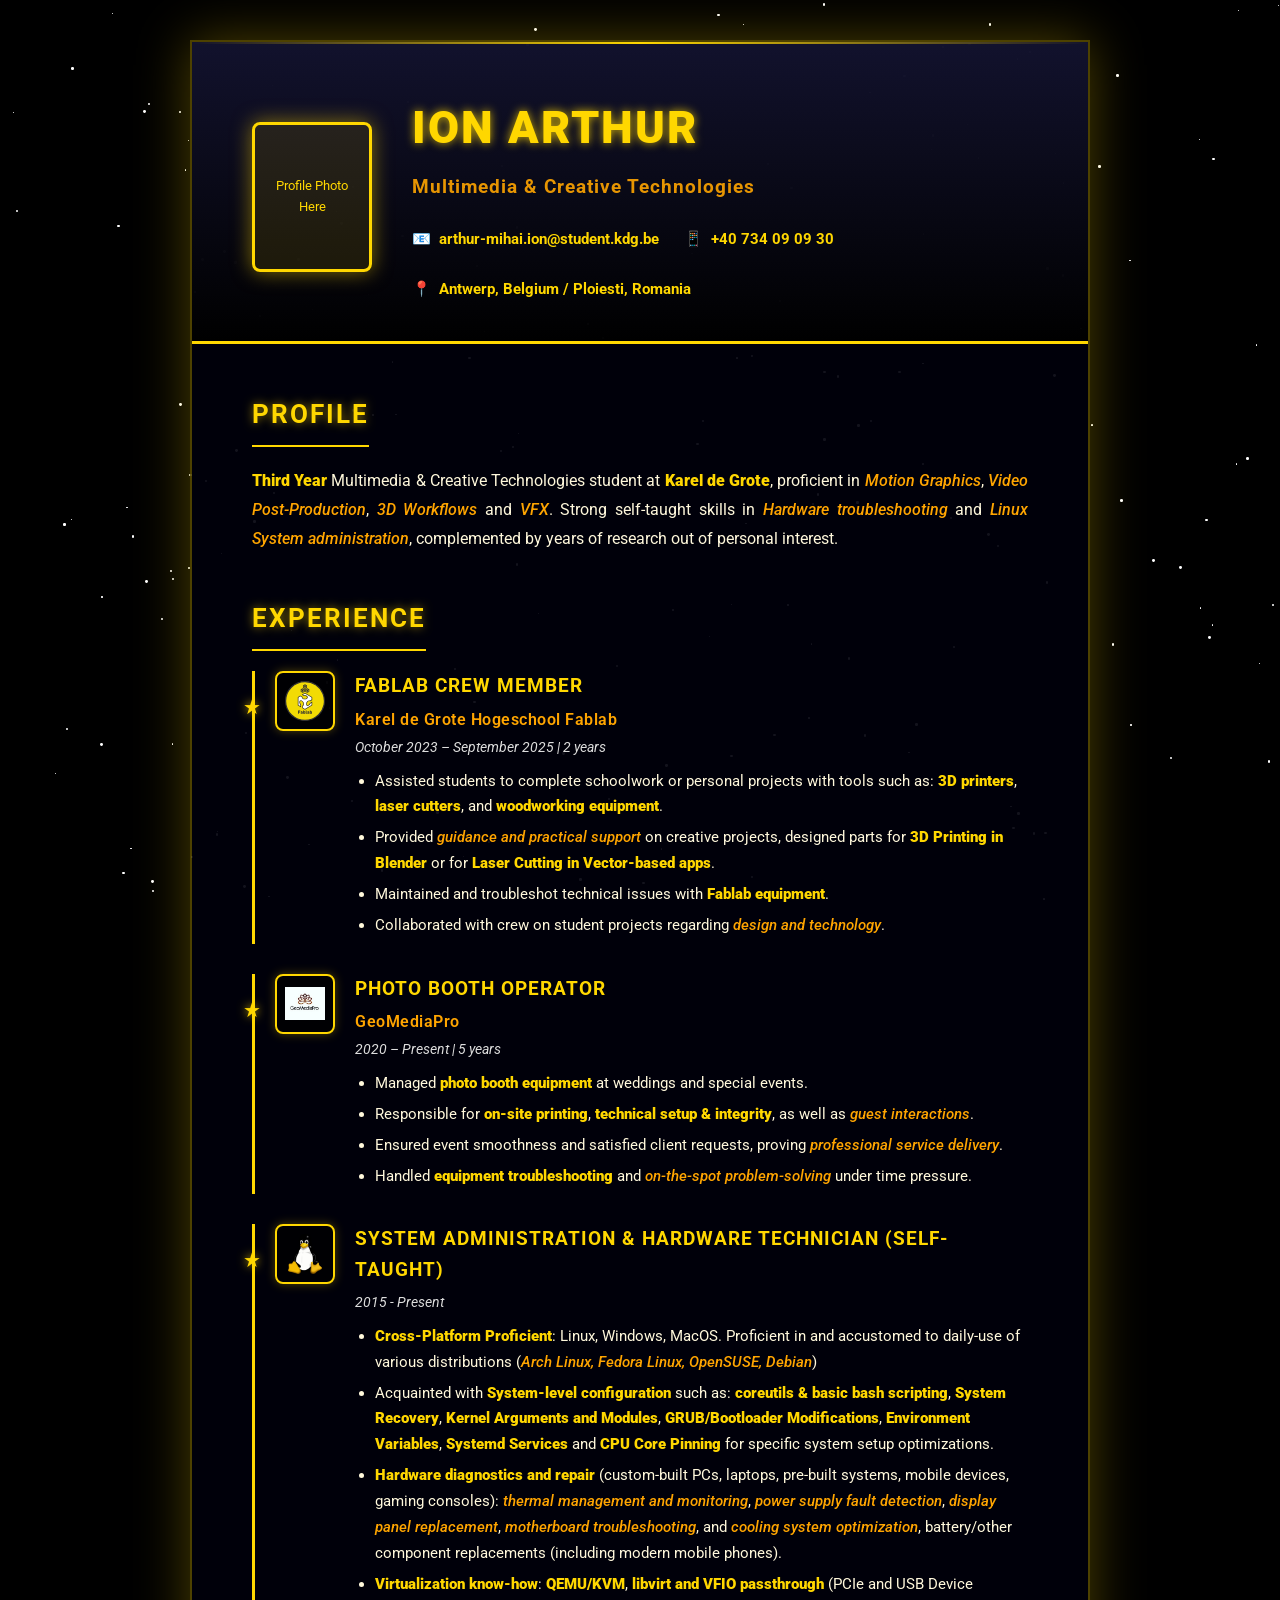
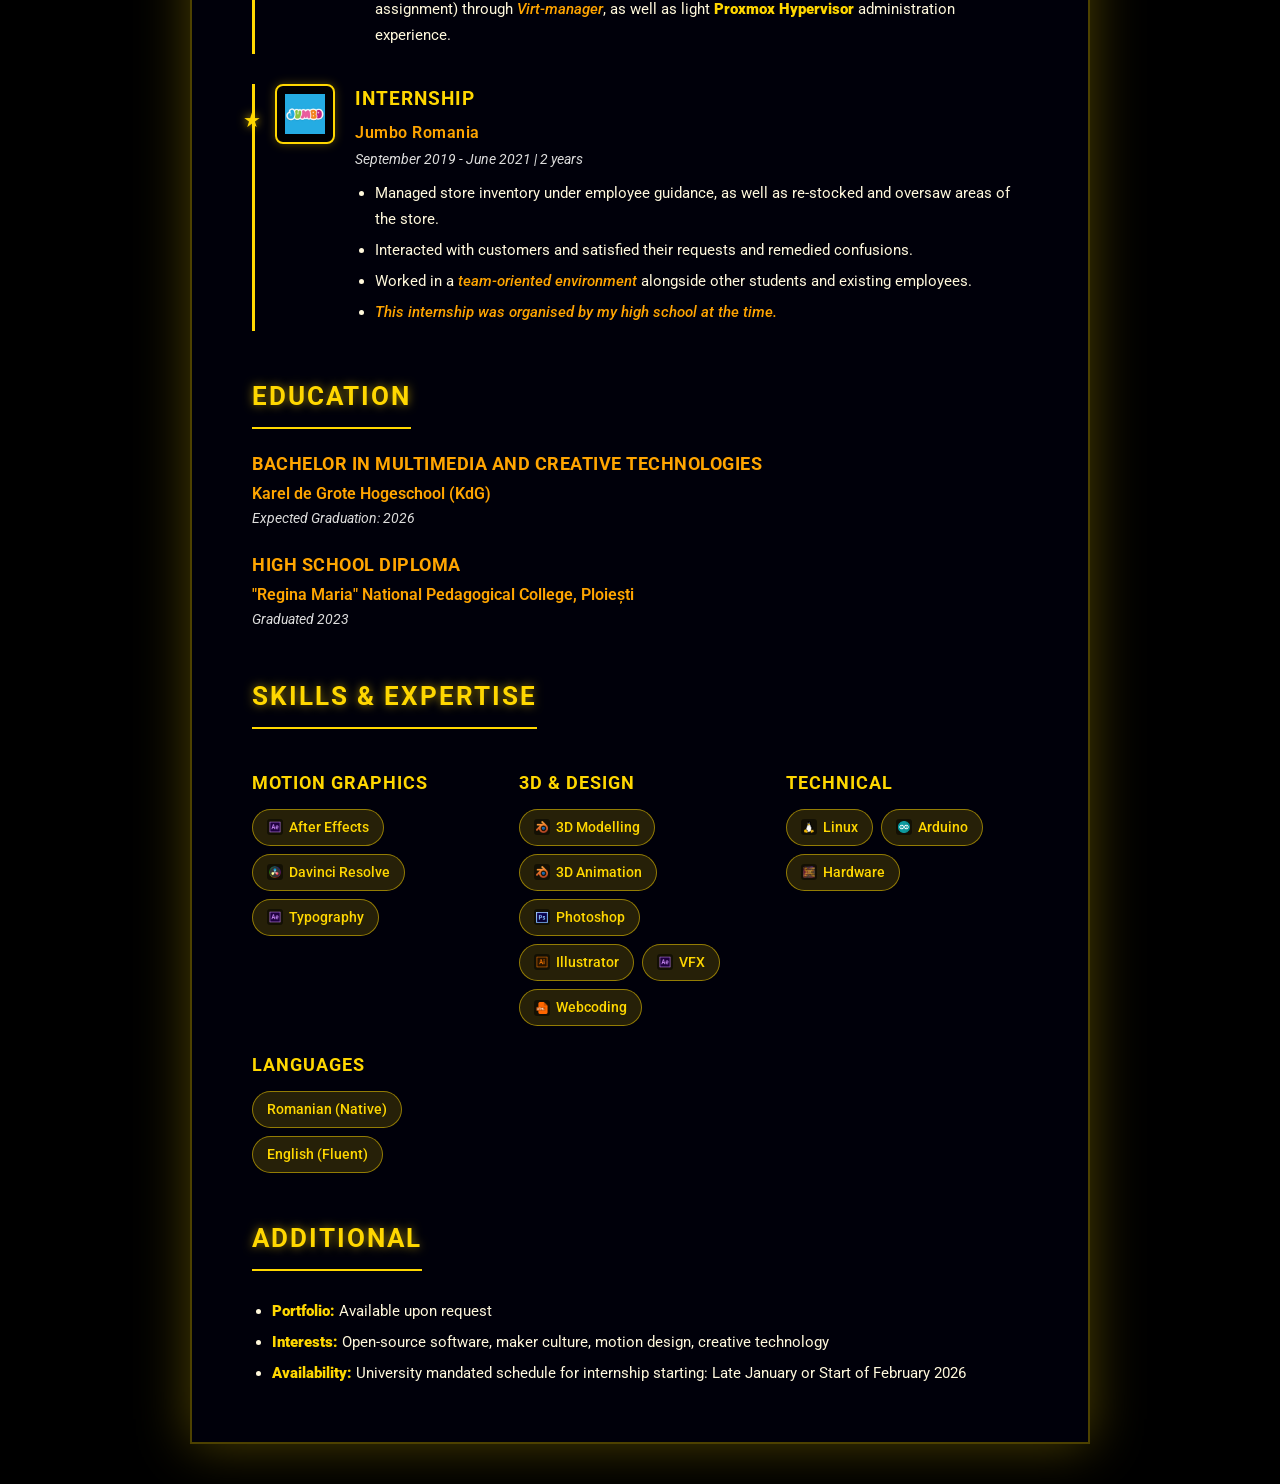
==== index.html @ 824f9b72 "Changed font weights on some styles, added one line." ====
<!DOCTYPE html>
<html lang="en">
<head>
    <meta charset="UTF-8">
    <meta name="viewport" content="width=device-width, initial-scale=1.0">
    <title>Ion Arthur - CV</title>
    
    <!-- Google Fonts -->
    <link rel="preconnect" href="https://fonts.googleapis.com">
    <link rel="preconnect" href="https://fonts.gstatic.com" crossorigin>
    <!-- Roboto for professional look -->
    <link href="https://fonts.googleapis.com/css2?family=Roboto:wght@300;400;500;700;900&display=swap" rel="stylesheet">
    <!-- Star Jedi for Star Wars look (uncomment to use) -->
    <!-- <link href="https://fonts.cdnfonts.com/css/star-jedi" rel="stylesheet"> -->
    
    <style>
        * {
            margin: 0;
            padding: 0;
            box-sizing: border-box;
        }
        
        body {
            font-family: 'Roboto', sans-serif;
            line-height: 1.6;
            color: #FFD700;
            background: #000000;
            padding: 40px 20px;
            position: relative;
            overflow-x: hidden;
        }
        
        /* Starfield background */
        .stars {
            position: fixed;
            top: 0;
            left: 0;
            width: 100%;
            height: 100%;
            pointer-events: none;
            z-index: 0;
        }
        
        .star {
            position: absolute;
            width: 2px;
            height: 2px;
            background: white;
            border-radius: 50%;
            animation: twinkle 3s infinite;
        }
        
        @keyframes twinkle {
            0%, 100% { opacity: 0.3; }
            50% { opacity: 1; }
        }
        
        .container {
            max-width: 900px;
            margin: 0 auto;
            background: rgba(0, 0, 0, 0.85);
            box-shadow: 0 0 50px rgba(255, 215, 0, 0.3);
            border: 2px solid rgba(255, 215, 0, 0.3);
            position: relative;
            z-index: 1;
        }
        
        .header {
            background: linear-gradient(180deg, rgba(20, 20, 50, 0.9) 0%, rgba(0, 0, 0, 0.9) 100%);
            color: #FFD700;
            padding: 50px 60px 40px;
            position: relative;
            border-bottom: 3px solid #FFD700;
            display: flex;
            align-items: center;
            gap: 40px;
        }
        
        .header::before {
            content: '';
            position: absolute;
            top: 0;
            left: 0;
            right: 0;
            height: 2px;
            background: linear-gradient(90deg, transparent, #FFD700, transparent);
        }
        
        .profile-photo {
            width: 120px;
            height: 150px;
            border-radius: 8px;
            object-fit: cover;
            border: 3px solid #FFD700;
            box-shadow: 0 0 20px rgba(255, 215, 0, 0.5);
            flex-shrink: 0;
            background: rgba(255, 215, 0, 0.1);
            display: flex;
            align-items: center;
            justify-content: center;
            font-size: 0.8em;
            text-align: center;
            color: #FFD700;
        }
        
        .header-content {
            flex: 1;
        }
        
        h1 {
            /* Use 'Star Jedi', cursive for Star Wars font */
            font-family: 'Roboto', sans-serif;
            font-size: 2.8em;
            font-weight: 900;
            margin-bottom: 8px;
            letter-spacing: 2px;
            text-transform: uppercase;
            text-shadow: 0 0 10px rgba(255, 215, 0, 0.8);
        }
        
        .tagline {
            font-family: 'Roboto', sans-serif;
            font-size: 1.2em;
            opacity: 0.9;
            font-weight: 700;
            margin-bottom: 25px;
            color: #FFA500;
            letter-spacing: 1px;
        }
        
        .contact-info {
            display: flex;
            flex-wrap: wrap;
            gap: 25px;
            font-size: 0.95em;
            margin-top: 20px;
        }
        
        .contact-item {
            display: flex;
            align-items: center;
            gap: 8px;
            color: #FFD700;
            font-weight: 700;
        }
        
        .content {
            padding: 50px 60px;
            background: rgba(0, 0, 20, 0.5);
        }
        
        .section {
            margin-bottom: 45px;
        }
        
        .section:last-child {
            margin-bottom: 0;
        }
        
        .section-title {
            /* Use 'Star Jedi', cursive for Star Wars font */
            font-family: 'Roboto', sans-serif;
            font-size: 1.6em;
            color: #FFD700;
            margin-bottom: 20px;
            padding-bottom: 10px;
            border-bottom: 2px solid #FFD700;
            display: inline-block;
            font-weight: 700;
            text-transform: uppercase;
            letter-spacing: 2px;
            text-shadow: 0 0 10px rgba(255, 215, 0, 0.6);
        }
        
        .profile-text {
            color: #FFF8DC;
            line-height: 1.8;
            font-size: 1em;
            text-align: justify;
        }

        .profile-text strong {
            color: #FFD700;
            font-weight: 900 !important;
        }

        .profile-text em {
            color: #FFA500;
            font-style: italic;
            font-weight: 500;
        }
        
        .experience-item {
            margin-bottom: 30px;
            padding-left: 20px;
            border-left: 3px solid #FFD700;
            position: relative;
            display: flex;
            gap: 20px;
            align-items: flex-start;
        }
        
        .company-logo {
            width: 60px;
            height: 60px;
            flex-shrink: 0;
            border-radius: 8px;
            object-fit: contain;
            background: rgba(0, 0, 0, 0.7);
            border: 2px solid #FFD700;
            padding: 8px;
            box-shadow: 0 0 10px rgba(255, 215, 0, 0.3);
        }
        
        .experience-content {
            flex: 1;
        }
        
        .experience-item::before {
            content: '★';
            position: absolute;
            left: -12px;
            top: 20px;
            font-size: 20px;
            color: #FFD700;
            text-shadow: 0 0 10px rgba(255, 215, 0, 0.8);
        }
        
        .experience-item:last-child {
            margin-bottom: 0;
        }
        
        .job-title {
            font-size: 1.2em;
            font-weight: 700;
            color: #FFD700;
            margin-bottom: 5px;
            text-transform: uppercase;
            letter-spacing: 1px;
        }
        
        .company {
            color: #FFA500;
            font-weight: 600;
            margin-bottom: 3px;
            letter-spacing: 0.5px;
        }

        .company a {
            color: #FFA500;
            text-decoration: none;
            transition: color 0.3s ease;
        }

        .company a:hover {
            color: #FFD700;
            text-decoration: underline;
        }
        
        .date {
            color: #DDD;
            font-size: 0.9em;
            margin-bottom: 10px;
            font-style: italic;
        }
        
        .description {
            color: #FFF8DC;
            line-height: 1.7;
            font-size: 0.95em;
        }

        .description strong {
            color: #FFD700;
            font-weight: 900 !important;
        }

        .description em {
            color: #FFA500;
            font-style: italic;
            font-weight: 500;
        }
        
        .description ul {
            margin-top: 8px;
            padding-left: 20px;
        }
        
        .description li {
            margin-bottom: 5px;
        }
        
        .skills-grid {
            display: grid;
            grid-template-columns: repeat(auto-fit, minmax(200px, 1fr));
            gap: 25px;
            margin-top: 20px;
        }
        
        .skill-category h3 {
            color: #FFD700;
            font-size: 1.1em;
            margin-bottom: 12px;
            font-weight: 700;
            text-transform: uppercase;
            letter-spacing: 1px;
        }
        
        .skill-list {
            display: flex;
            flex-wrap: wrap;
            gap: 8px;
        }
        
        .skill-tag {
            background: rgba(255, 215, 0, 0.15);
            color: #FFD700;
            padding: 6px 14px;
            border-radius: 20px;
            font-size: 0.9em;
            border: 1px solid rgba(255, 215, 0, 0.5);
            font-weight: 500;
            display: flex;
            align-items: center;
            gap: 6px;
            transition: all 0.3s ease;
        }
        
        .skill-tag:hover {
            background: rgba(255, 215, 0, 0.25);
            box-shadow: 0 0 10px rgba(255, 215, 0, 0.4);
        }
        
        .skill-icon {
            width: 16px;
            height: 16px;
            object-fit: contain;
            background: rgba(0, 0, 0, 0.5);
            border-radius: 3px;
            padding: 2px;
        }
        
        .skill-icon[src=""],
        .skill-icon:not([src]) {
            display: inline-block;
            background: rgba(255, 215, 0, 0.2);
        }
        
        .education-item {
            margin-bottom: 20px;
        }
        
        .degree {
            font-size: 1.15em;
            font-weight: 700;
            color: #FFD700;
            text-transform: uppercase;
            letter-spacing: 0.5px;
        }

        .degree a {
            color: #FFA500;
            text-decoration: none;
            transition: color 0.3s ease;
        }

        .degree a:hover {
            color: #FFD700;
            text-decoration: underline;
        }

        
        .institution {
            color: #FFA500;
            font-weight: 600;
            margin-top: 3px;
        }
        
        @media print {
            body {
                background: black;
                padding: 0;
            }
            
            .stars {
                display: none;
            }
            
            .container {
                box-shadow: none;
                max-width: 100%;
            }
            
            .header {
                padding: 30px 40px 25px;
            }
            
            .content {
                padding: 30px 40px;
            }
            
            .section {
                margin-bottom: 30px;
            }
        }
        
        @media (max-width: 768px) {
            .header, .content {
                padding: 30px 30px;
            }
            
            .header {
                flex-direction: column;
                text-align: center;
            }
            
            .profile-photo {
                width: 120px;
                height: 150px;
            }
            
            h1 {
                font-size: 2em;
            }
            
            .contact-info {
                flex-direction: column;
                gap: 12px;
            }
        }
    </style>
</head>
<body>
    <!-- Starfield -->
    <div class="stars" id="starfield"></div>
    
    <script>
        // Generate random stars
        const starfield = document.getElementById('starfield');
        const numStars = 200;
        
        for (let i = 0; i < numStars; i++) {
            const star = document.createElement('div');
            star.className = 'star';
            star.style.left = Math.random() * 100 + '%';
            star.style.top = Math.random() * 100 + '%';
            star.style.animationDelay = Math.random() * 3 + 's';
            star.style.animationDuration = (Math.random() * 3 + 2) + 's';
            
            // Vary star sizes
            const size = Math.random() * 2 + 1;
            star.style.width = size + 'px';
            star.style.height = size + 'px';
            
            starfield.appendChild(star);
        }
    </script>
    
    <div class="container">
        <div class="header">
            <!-- Replace 'your-photo.jpg' with your actual photo URL -->
            <img src="your-photo.jpg" alt="Your Name" class="profile-photo" 
                 onerror="this.style.display='none'; this.nextElementSibling.style.display='flex'">
            <div class="profile-photo" style="display: none;">
                Profile Photo<br>Here
            </div>
            
            <div class="header-content">
                <h1>Ion Arthur</h1>
                <div class="tagline">Multimedia & Creative Technologies</div>
                <div class="contact-info">
                    <div class="contact-item">
                        <span>📧</span>
                        <span>arthur-mihai.ion@student.kdg.be</span>
                    </div>
                    <div class="contact-item">
                        <span>📱</span>
                        <span>+40 734 09 09 30</span>
                    </div>
                    <div class="contact-item">
                        <span>📍</span>
                        <span>Antwerp, Belgium / Ploiesti, Romania</span>
                    </div>
                </div>
            </div>
        </div>
        
        <div class="content">
            <div class="section">
                <h2 class="section-title">Profile</h2>
                <p class="profile-text">
          <strong>Third Year</strong> Multimedia & Creative Technologies student at <strong>Karel de Grote</strong>, proficient in <em>Motion Graphics</em>, <em>Video Post-Production</em>, <em>3D Workflows</em> and <em>VFX</em>. Strong self-taught skills in <em>Hardware troubleshooting</em> and <em>Linux System administration</em>, complemented by years of research out of personal interest.
                </p>
            </div>
            
            <div class="section">
                <h2 class="section-title">Experience</h2>
                
                <div class="experience-item">
                    <img src="assets/icons/fablab_logo.svg" alt="KdG Fablab" class="company-logo"
                         onerror="this.style.opacity='0.3'; this.alt='🏢'">
                    <div class="experience-content">
                        <div class="job-title">Fablab Crew Member</div>
                        <div class="company"><a href="https://fablabkdg.be/">Karel de Grote Hogeschool Fablab</a></div>
                        <div class="date">October 2023 – September 2025 | 2 years</div>
                        <div class="description">
                            <ul>
                                <li>Assisted students to complete schoolwork or personal projects with tools such as: <strong>3D printers</strong>, <strong>laser cutters</strong>, and <strong>woodworking equipment</strong>.</li>
                                <li>Provided <em>guidance and practical support</em> on creative projects, designed parts for <strong>3D Printing in Blender</strong> or for <strong>Laser Cutting in Vector-based apps</strong>.</li>
                                <li>Maintained and troubleshot technical issues with <strong>Fablab equipment</strong>.</li>
                                <li>Collaborated with crew on student projects regarding <em>design and technology</em>.</li>
                            </ul>
                        </div>
                    </div>
                </div>
                
                <div class="experience-item">
                    <img src="assets/icons/geomediapro.jpg" alt="Event Company" class="company-logo"
                         onerror="this.style.opacity='0.3'; this.alt='📸'">
                    <div class="experience-content">
                        <div class="job-title">Photo Booth Operator</div>
                        <div class="company"><a href="https://www.youtube.com/@geosmediaploiesti">GeoMediaPro</a></div>
                        <div class="date">2020 – Present | 5 years</div>
                        <div class="description">
                            <ul>
                                <li>Managed <strong>photo booth equipment</strong> at weddings and special events.</li>
                                <li>Responsible for <strong>on-site printing</strong>, <strong>technical setup & integrity</strong>, as well as <em>guest interactions</em>.</li>
                                <li>Ensured event smoothness and satisfied client requests, proving <em>professional service delivery</em>.</li>
                                <li>Handled <strong>equipment troubleshooting</strong> and <em>on-the-spot problem-solving</em> under time pressure.</li>
                            </ul>
                        </div>
                    </div>
                </div>
                
                <div class="experience-item">
                    <img src="assets/icons/linux.png" alt="Company" class="company-logo"
                         onerror="this.style.opacity='0.3'; this.alt='💼'">
                    <div class="experience-content">
                        <div class="job-title">System Administration & Hardware Technician (Self-Taught)</div>
                        <div class="date">2015 - Present</div>
                        <div class="description">
                            <ul>
                                <li><strong>Cross-Platform Proficient</strong>: Linux, Windows, MacOS. Proficient in and accustomed to daily-use of various distributions (<em>Arch Linux, Fedora Linux, OpenSUSE, Debian</em>)</li>
                                <li>Acquainted with <strong>System-level configuration</strong> such as: <strong>coreutils & basic bash scripting</strong>, <strong>System Recovery</strong>, <strong>Kernel Arguments and Modules</strong>, <strong>GRUB/Bootloader Modifications</strong>, <strong>Environment Variables</strong>, <strong>Systemd Services</strong> and <strong>CPU Core Pinning</strong> for specific system setup optimizations.</li>
                                <li><strong>Hardware diagnostics and repair</strong> (custom-built PCs, laptops, pre-built systems, mobile devices, gaming consoles): <em>thermal management and monitoring</em>, <em>power supply fault detection</em>, <em>display panel replacement</em>, <em>motherboard troubleshooting</em>, and <em>cooling system optimization</em>, battery/other component replacements (including modern mobile phones).</li>
                                <li><strong>Virtualization know-how</strong>: <strong>QEMU/KVM</strong>, <strong>libvirt and VFIO passthrough</strong> (PCIe and USB Device assignment) through <em>Virt-manager</em>, as well as light <strong>Proxmox Hypervisor</strong> administration experience.</li>
                            </ul>
                        </div>
                    </div>
                </div>

                <div class="experience-item">
                    <img src="assets/icons/jumbo.jpeg" alt="Company" class="company-logo"
                         onerror="this.style.opacity='0.3'; this.alt='💼'">
                    <div class="experience-content">
                        <div class="job-title">Internship</div>
                        <div class="company"><a href="https://www.e-jumbo.ro/ro/">Jumbo Romania</a></div>
                        <div class="date">September 2019 - June 2021 | 2 years</div>
                        <div class="description">
                            <ul>
                                <li>Managed store inventory under employee guidance, as well as re-stocked and oversaw areas of the store.</li>
                                <li>Interacted with customers and satisfied their requests and remedied confusions.</li>
                                <li>Worked in a <em>team-oriented environment</em> alongside other students and existing employees.</li>
                                <li><em>This internship was organised by my high school at the time.</em></li>
                            </ul>
                        </div>
                    </div>
                </div>
            </div>
            
            <div class="section">
                <h2 class="section-title">Education</h2>
                
                <div class="education-item">
                    <div class="degree"><a href="https://www.kdg.be/en/bachelor-multimedia-creative-technologies">Bachelor in Multimedia and Creative Technologies</a></div>
                    <div class="institution">Karel de Grote Hogeschool (KdG)</div>
                    <div class="date">Expected Graduation: 2026</div>
                </div>
                
                <div class="education-item">
                    <div class="degree"><a href="https://teamevolution.ro/">High School Diploma</a></div>
                    <div class="institution">"Regina Maria" National Pedagogical College, Ploiești</div>
                    <div class="date">Graduated 2023</div>
                </div>
            </div>
            
            <div class="section">
                <h2 class="section-title">Skills & Expertise</h2>
                <div class="skills-grid">
                    <div class="skill-category">
                        <h3>Motion Graphics</h3>
                        <div class="skill-list">
                            <span class="skill-tag">
                                <img src="assets/icons/ae.png" class="skill-icon" alt="AE" title="Add After Effects icon here">
                                After Effects
                            </span>
                            <span class="skill-tag">
                                <img src="assets/icons/davinci.png" class="skill-icon" alt="PR" title="Add Premiere Pro icon here">
                                Davinci Resolve
                            </span>
                            <span class="skill-tag">
                            <img src="assets/icons/ae.png" class="skill-icon" alt="Typography" title="Add Typography icon here">
                            Typography</span>
                        </div>
                    </div>
                    
                    <div class="skill-category">
                        <h3>3D & Design</h3>
                        <div class="skill-list">
                            <span class="skill-tag">
                                <img src="assets/icons/blender.png" class="skill-icon" alt="Blender" title="Add Blender icon here">
                                3D Modelling
                            </span>
                            <span class="skill-tag">
                                <img src="assets/icons/blender.png" class="skill-icon" alt="Blender" title="Add Blender icon here">
                                3D Animation
                            </span>
                            <span class="skill-tag">
                                <img src="assets/icons/ps.png" class="skill-icon" alt="PS" title="Add Photoshop icon here">
                                Photoshop
                            </span>
                            <span class="skill-tag">
                                <img src="assets/icons/ai.png" class="skill-icon" alt="AI" title="Add Illustrator icon here">
                                Illustrator
                            </span>
                            <span class="skill-tag">
                                <img src="assets/icons/ae.png" class="skill-icon" alt="VFX" title="Add VFX icon here">
                                VFX
                            </span>
                            <span class="skill-tag">
                                <img src="assets/icons/webcoding.png" class="skill-icon" alt="Webcoding" title="Add Webcoding icon here">
                                Webcoding
                            </span>
                        </div>
                    </div>
                    
                    <div class="skill-category">
                        <h3>Technical</h3>
                        <div class="skill-list">
                            <span class="skill-tag">
                                <img src="assets/icons/linux.png" class="skill-icon" alt="Linux" title="Add Linux icon here">
                                Linux
                            </span>
                            <span class="skill-tag">
                                <img src="assets/icons/arduino.png" class="skill-icon" alt="Arduino" title="Add Arduino icon here">
                                Arduino
                            </span>
                            <span class="skill-tag">
                                <img src="assets/icons/cpu.jpeg" class="skill-icon" alt="Hardware" title="Add Hardware icon here">
                                Hardware
                            </span>
                        </div>
                    </div>
                    
                    <div class="skill-category">
                        <h3>Languages</h3>
                        <div class="skill-list">
                            <span class="skill-tag">Romanian (Native)</span>
                            <span class="skill-tag">English (Fluent)</span>
                        </div>
                    </div>
                </div>
            </div>
            
            <div class="section">
                <h2 class="section-title">Additional</h2>
                <div class="description">
                    <ul>
                        <li><strong>Portfolio:</strong> Available upon request</li>
                        <li><strong>Interests:</strong> Open-source software, maker culture, motion design, creative technology</li>
                        <li><strong>Availability:</strong> University mandated schedule for internship starting: Late January or Start of February 2026</li>
                    </ul>
                </div>
            </div>
        </div>
    </div>
</body>
</html>
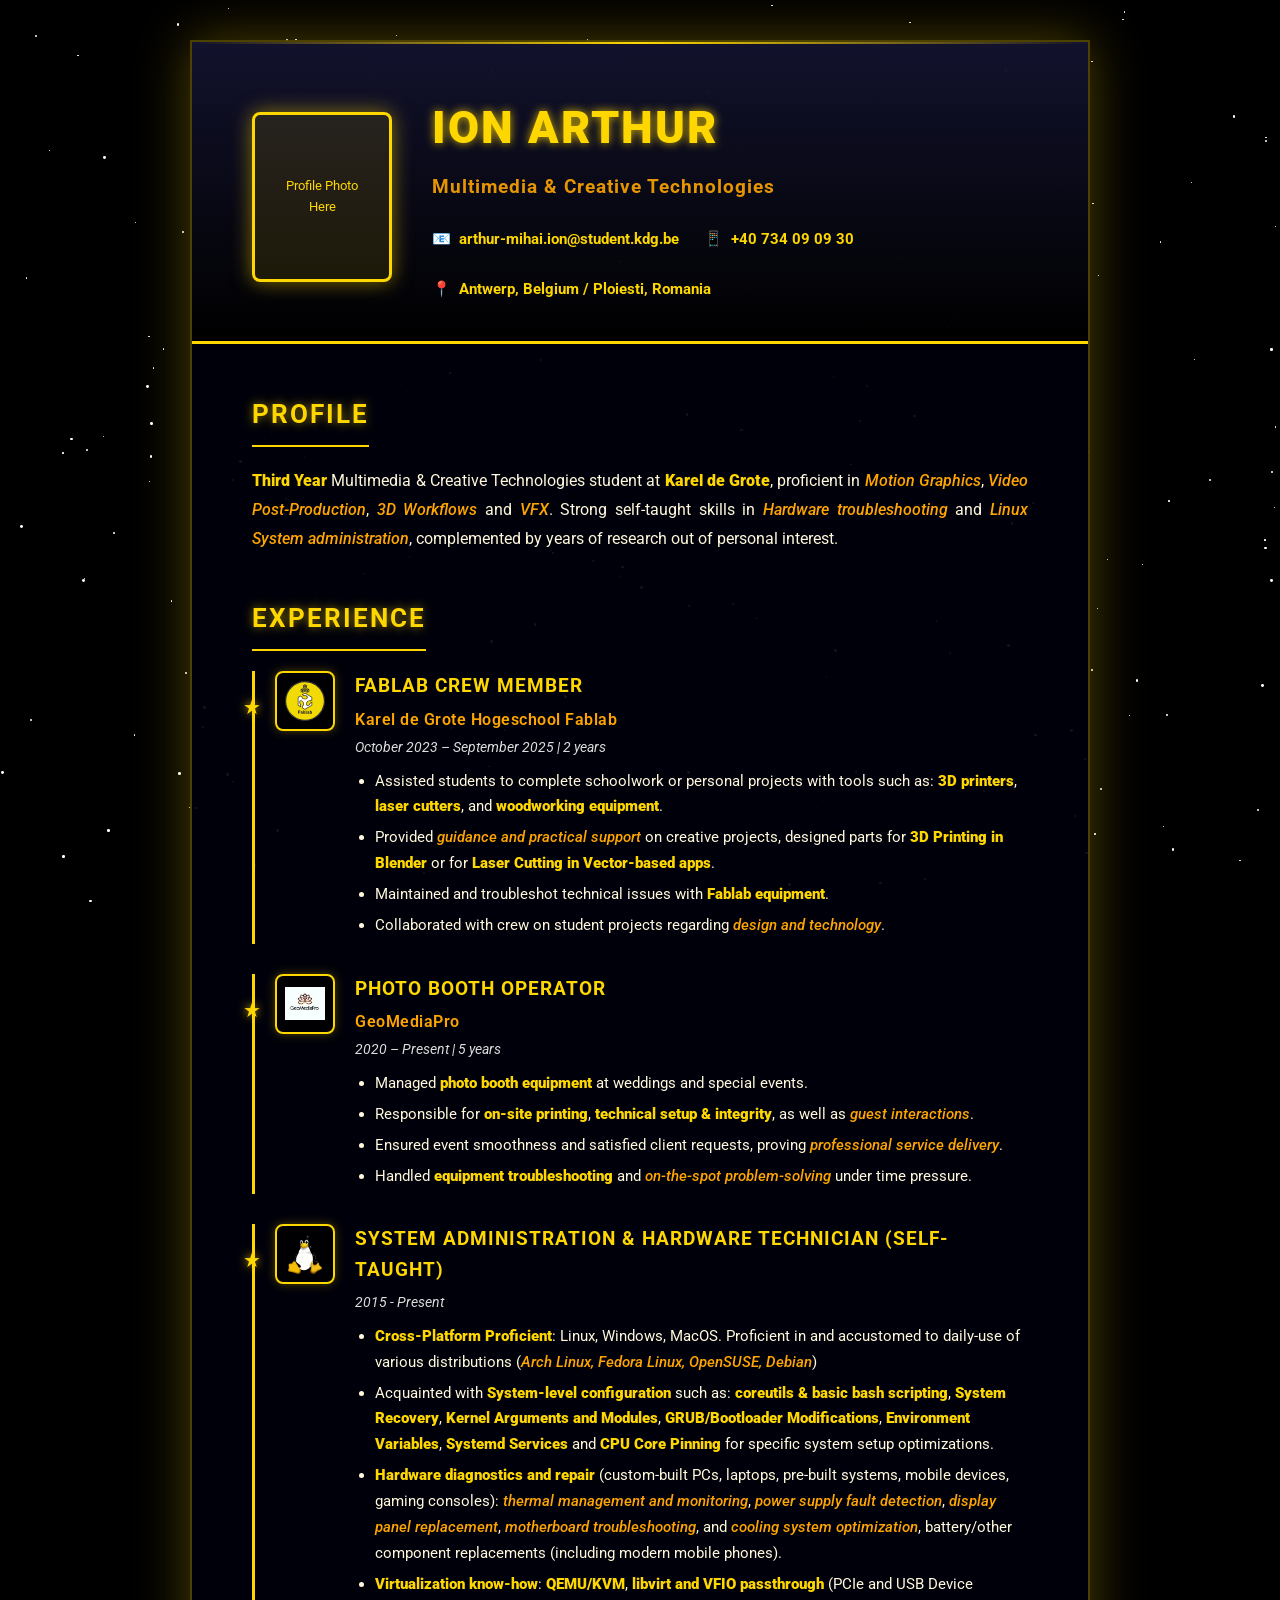
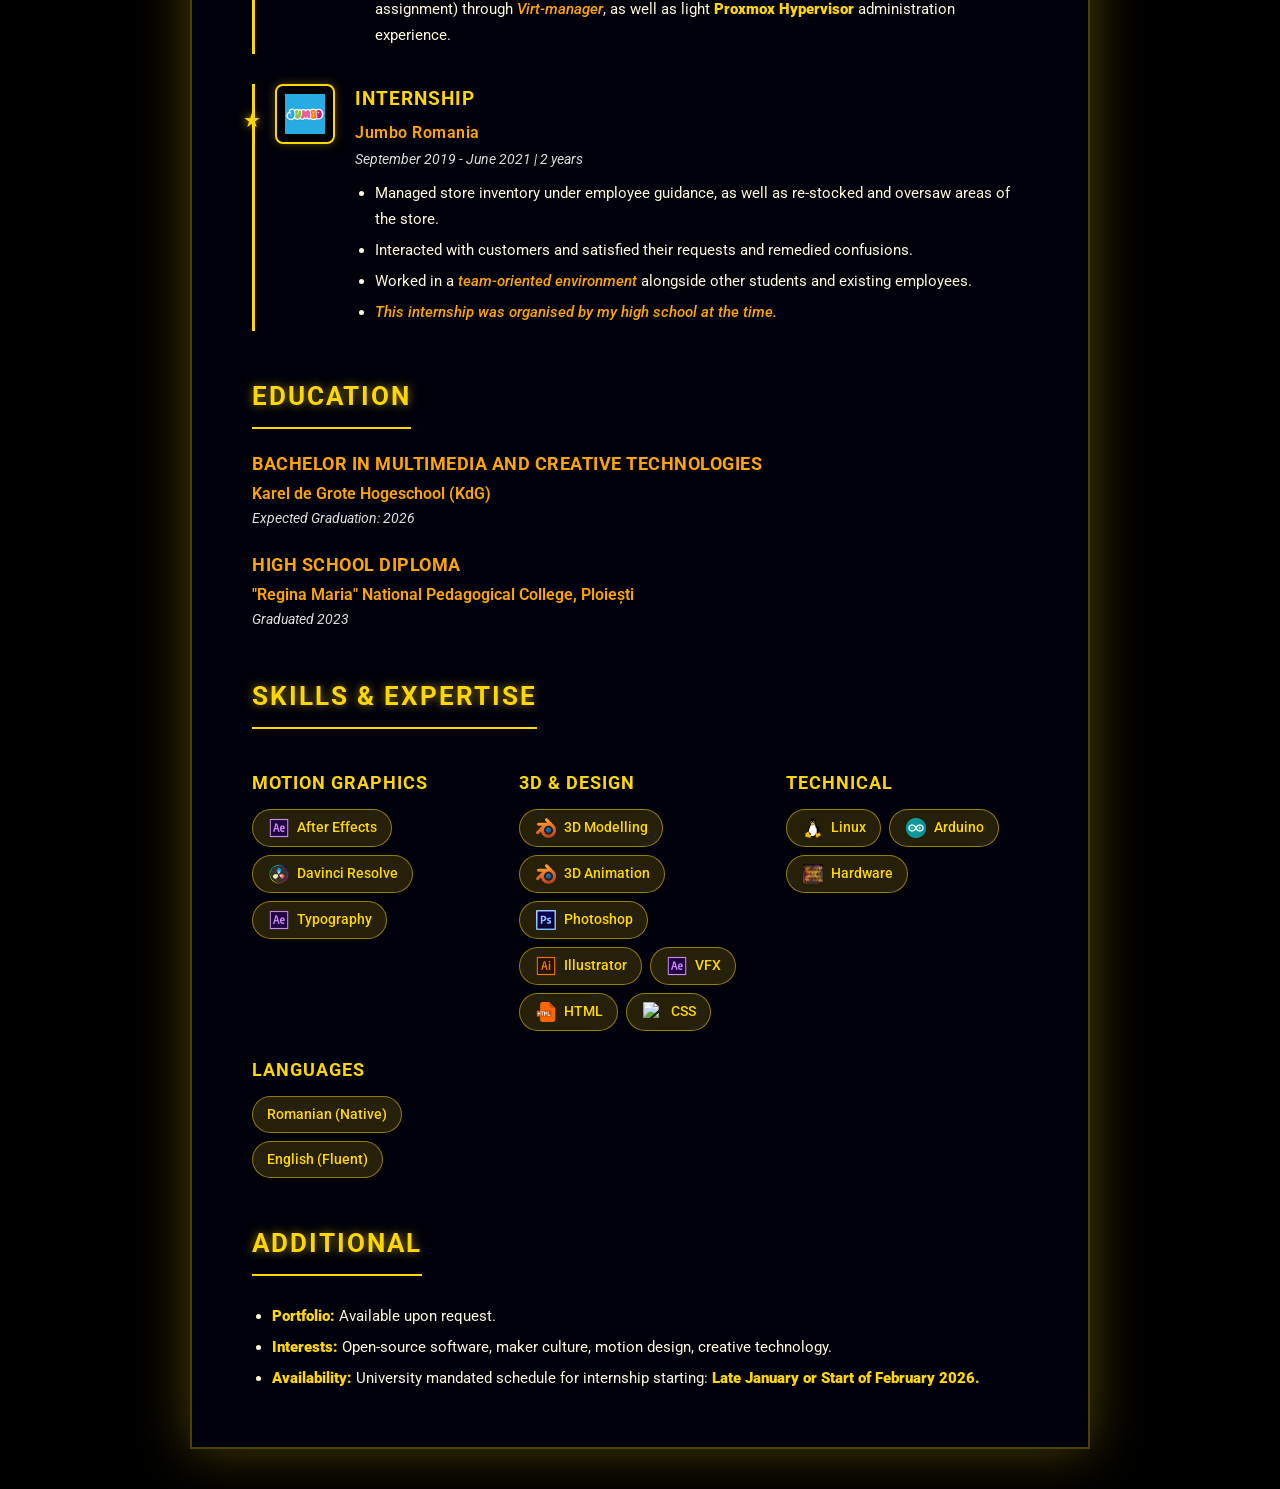
==== commit 1d79b462: "Add files via upload" ====
--- a/index.html
+++ b/index.html
@@ -87,8 +87,8 @@
         }
         
         .profile-photo {
-            width: 120px;
-            height: 150px;
+            width: 140px;
+            height: 170px;
             border-radius: 8px;
             object-fit: cover;
             border: 3px solid #FFD700;
@@ -332,10 +332,9 @@
         }
         
         .skill-icon {
-            width: 16px;
-            height: 16px;
+            width: 24px;
+            height: 24px;
             object-fit: contain;
-            background: rgba(0, 0, 0, 0.5);
             border-radius: 3px;
             padding: 2px;
         }
@@ -628,8 +627,12 @@
                                 VFX
                             </span>
                             <span class="skill-tag">
-                                <img src="assets/icons/webcoding.png" class="skill-icon" alt="Webcoding" title="Add Webcoding icon here">
-                                Webcoding
+                                <img src="assets/icons/webcoding.png" class="skill-icon" alt="HTML" title="Add HTML icon here">
+                                HTML
+                            </span>
+                            <span class="skill-tag">
+                                <img src="assets/icons/css.png" class="skill-icon" alt="CSS" title="Add CSS icon here">
+                                CSS
                             </span>
                         </div>
                     </div>
@@ -666,9 +669,9 @@
                 <h2 class="section-title">Additional</h2>
                 <div class="description">
                     <ul>
-                        <li><strong>Portfolio:</strong> Available upon request</li>
-                        <li><strong>Interests:</strong> Open-source software, maker culture, motion design, creative technology</li>
-                        <li><strong>Availability:</strong> University mandated schedule for internship starting: Late January or Start of February 2026</li>
+                        <li><strong>Portfolio:</strong> Available upon request.</li>
+                        <li><strong>Interests:</strong> Open-source software, maker culture, motion design, creative technology.</li>
+                        <li><strong>Availability:</strong> University mandated schedule for internship starting: <strong>Late January or Start of February 2026.</strong></li>
                     </ul>
                 </div>
             </div>
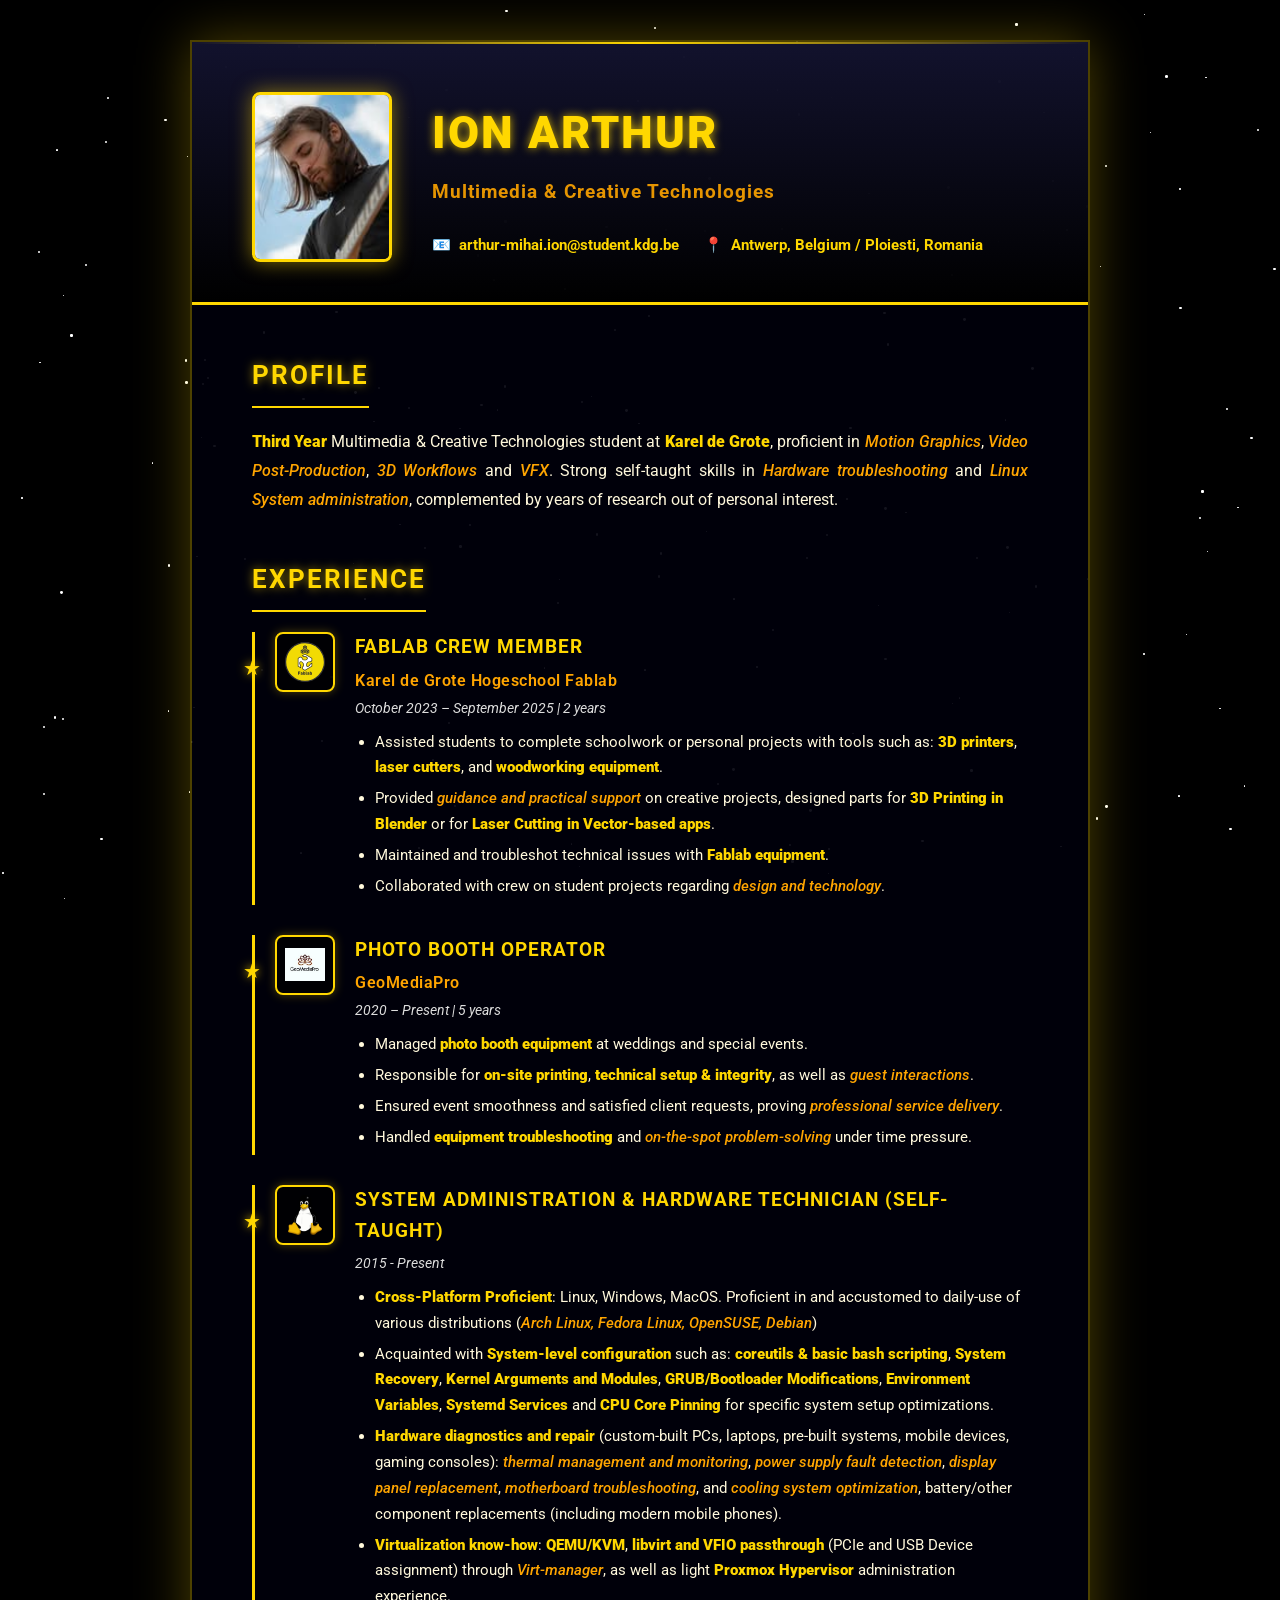
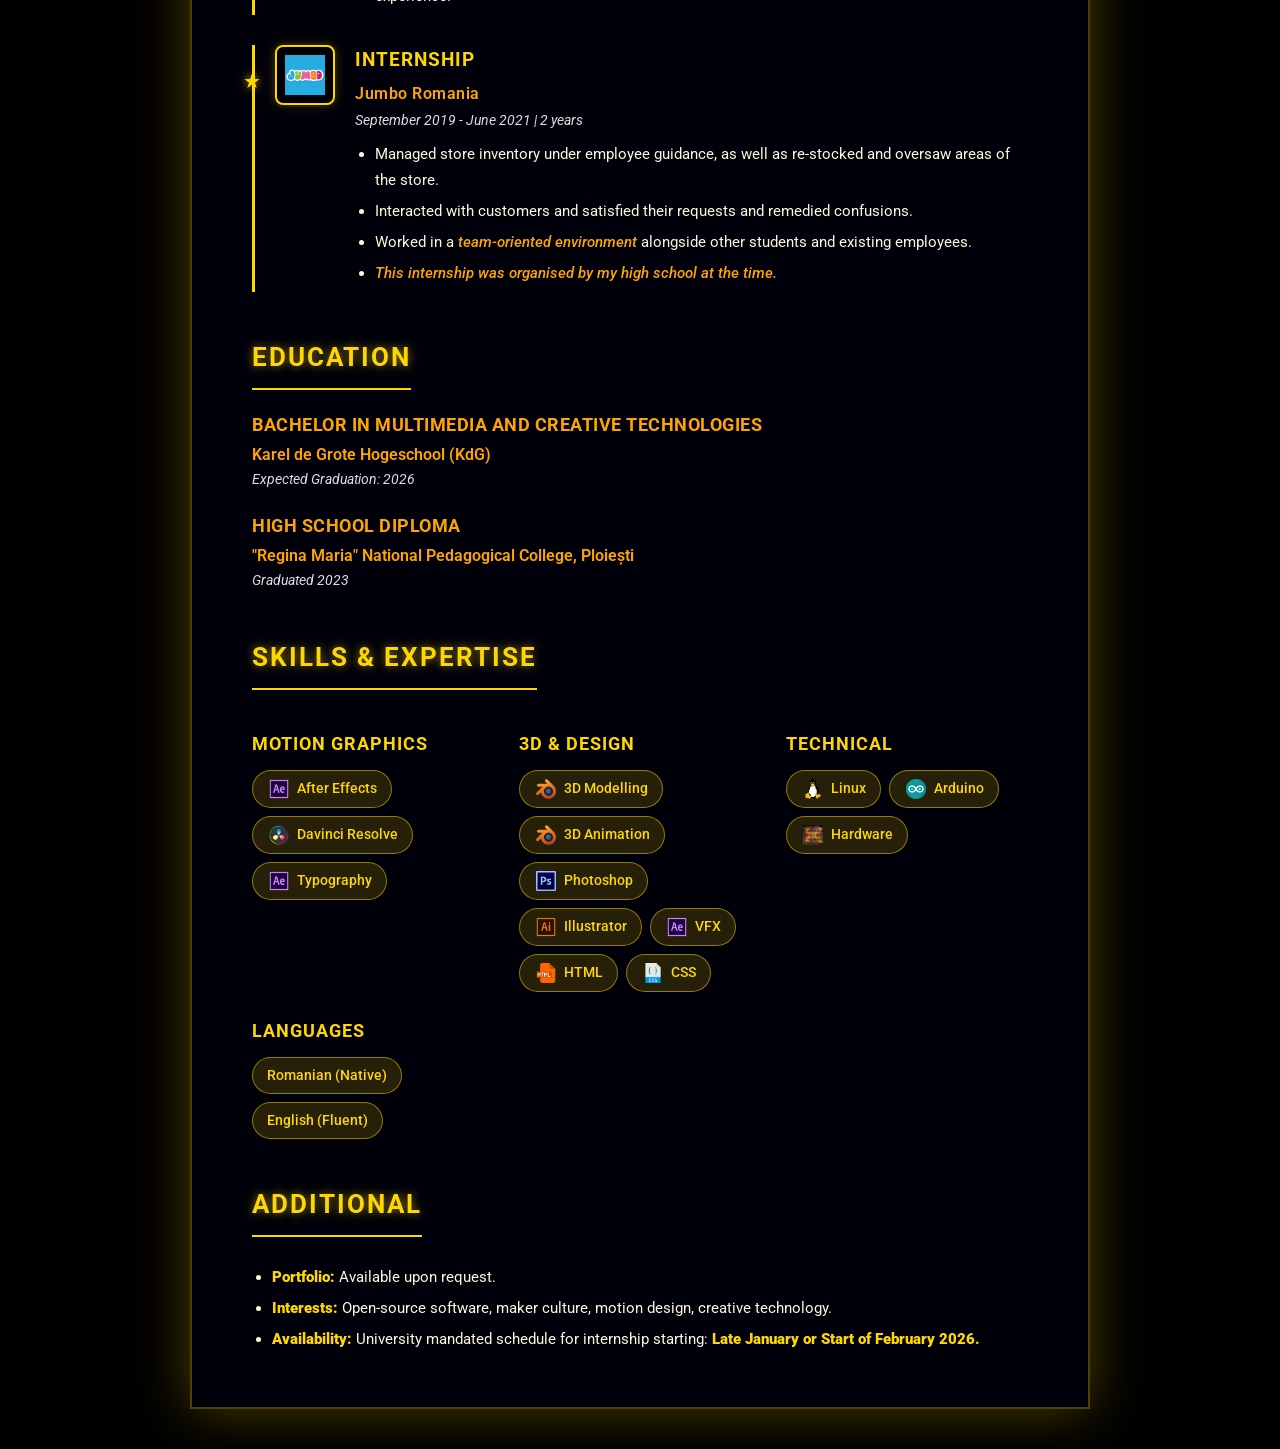
==== commit 1cff3541: "Updated assets/icons/ and index.html" ====
--- a/index.html
+++ b/index.html
@@ -458,7 +458,7 @@
     <div class="container">
         <div class="header">
             <!-- Replace 'your-photo.jpg' with your actual photo URL -->
-            <img src="your-photo.jpg" alt="Your Name" class="profile-photo" 
+            <img src="assets/icons/profilepic.jpg" alt="Your Name" class="profile-photo"
                  onerror="this.style.display='none'; this.nextElementSibling.style.display='flex'">
             <div class="profile-photo" style="display: none;">
                 Profile Photo<br>Here
@@ -471,10 +471,6 @@
                     <div class="contact-item">
                         <span>📧</span>
                         <span>arthur-mihai.ion@student.kdg.be</span>
-                    </div>
-                    <div class="contact-item">
-                        <span>📱</span>
-                        <span>+40 734 09 09 30</span>
                     </div>
                     <div class="contact-item">
                         <span>📍</span>
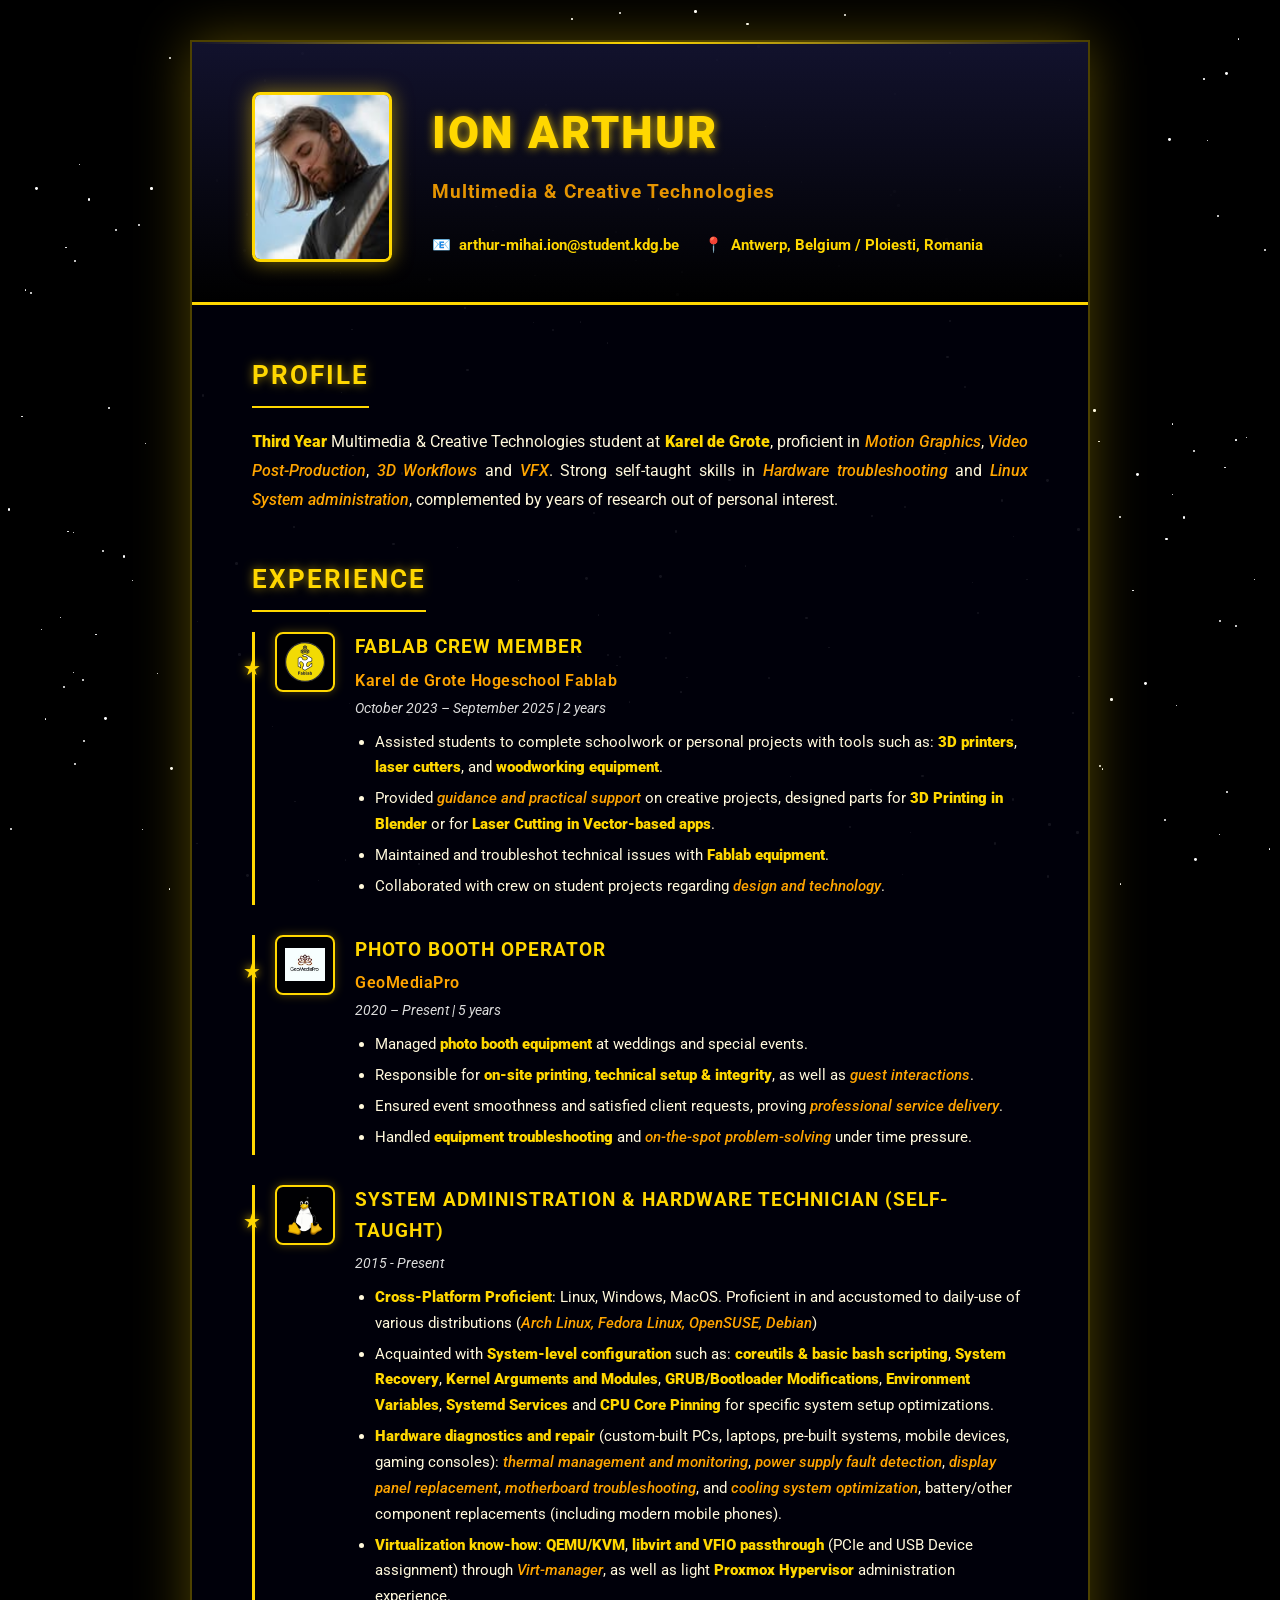
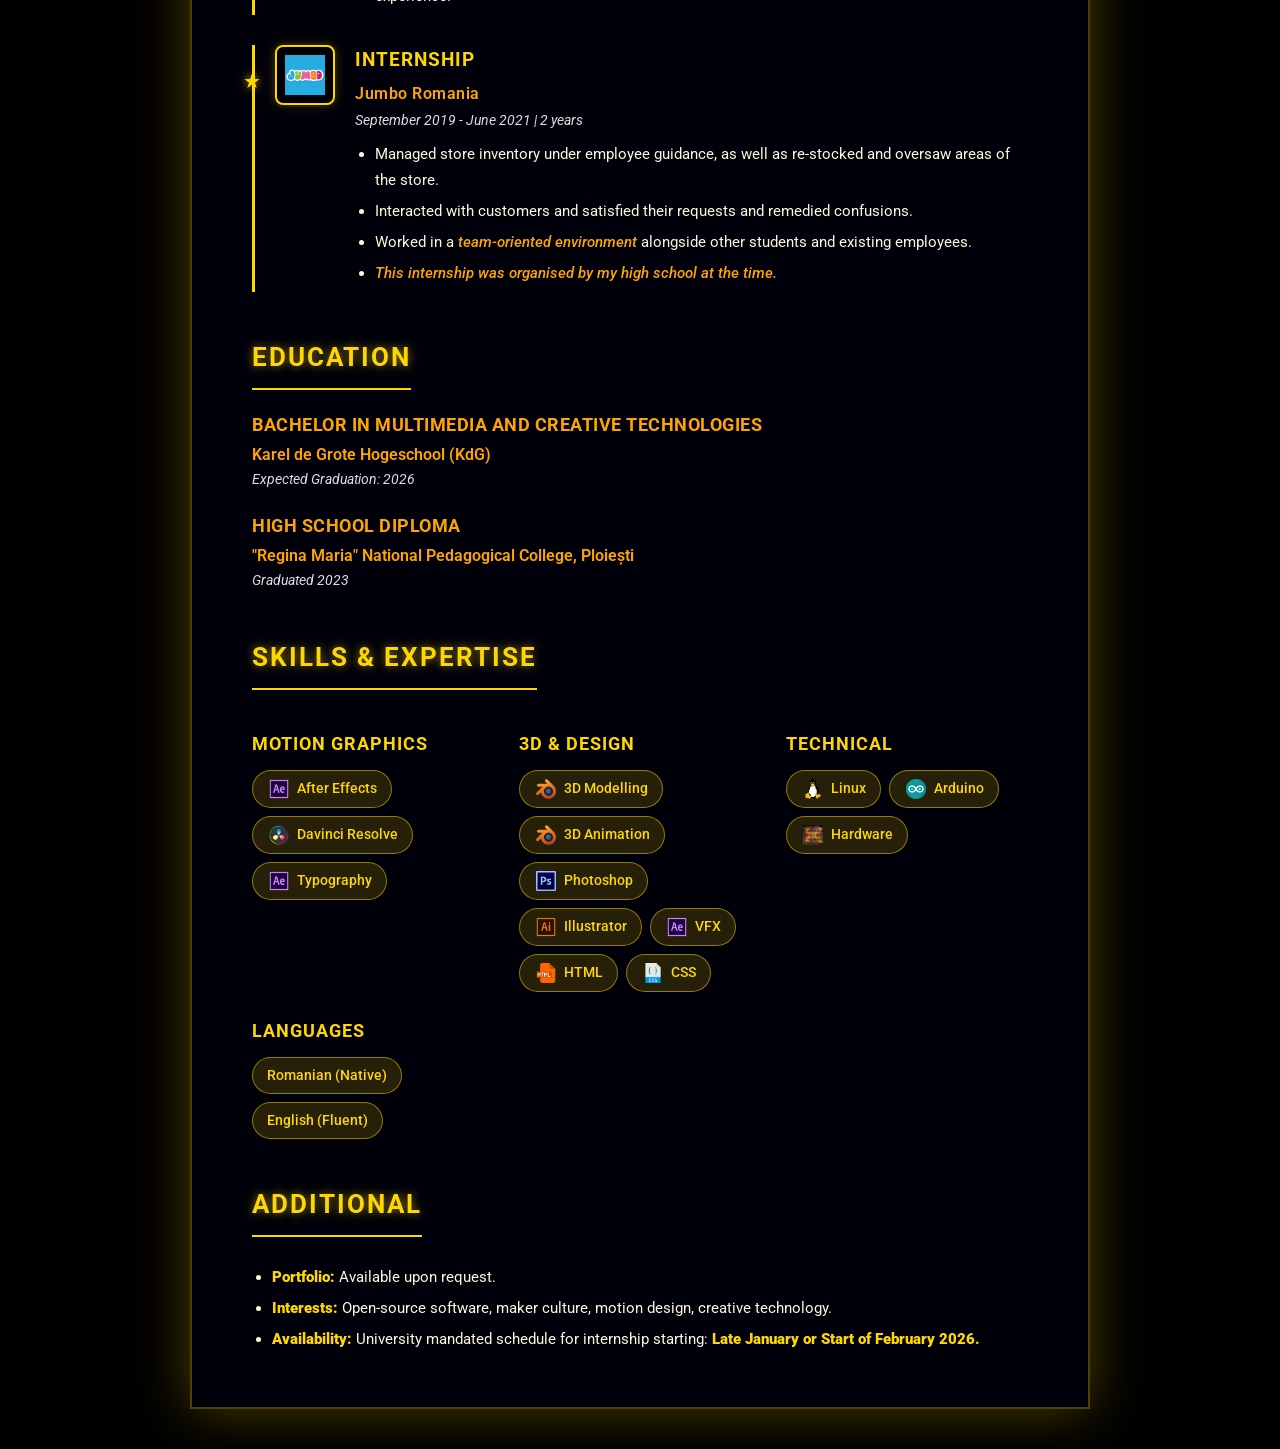
==== commit 1b8f7f0d: "Updated index.html" ====
--- a/index.html
+++ b/index.html
@@ -458,7 +458,7 @@
     <div class="container">
         <div class="header">
             <!-- Replace 'your-photo.jpg' with your actual photo URL -->
-            <img src="assets/icons/profilepic.jpg" alt="Your Name" class="profile-photo"
+            <img src="assets/icons/profilepic.jpg" alt="Arthur" class="profile-photo"
                  onerror="this.style.display='none'; this.nextElementSibling.style.display='flex'">
             <div class="profile-photo" style="display: none;">
                 Profile Photo<br>Here
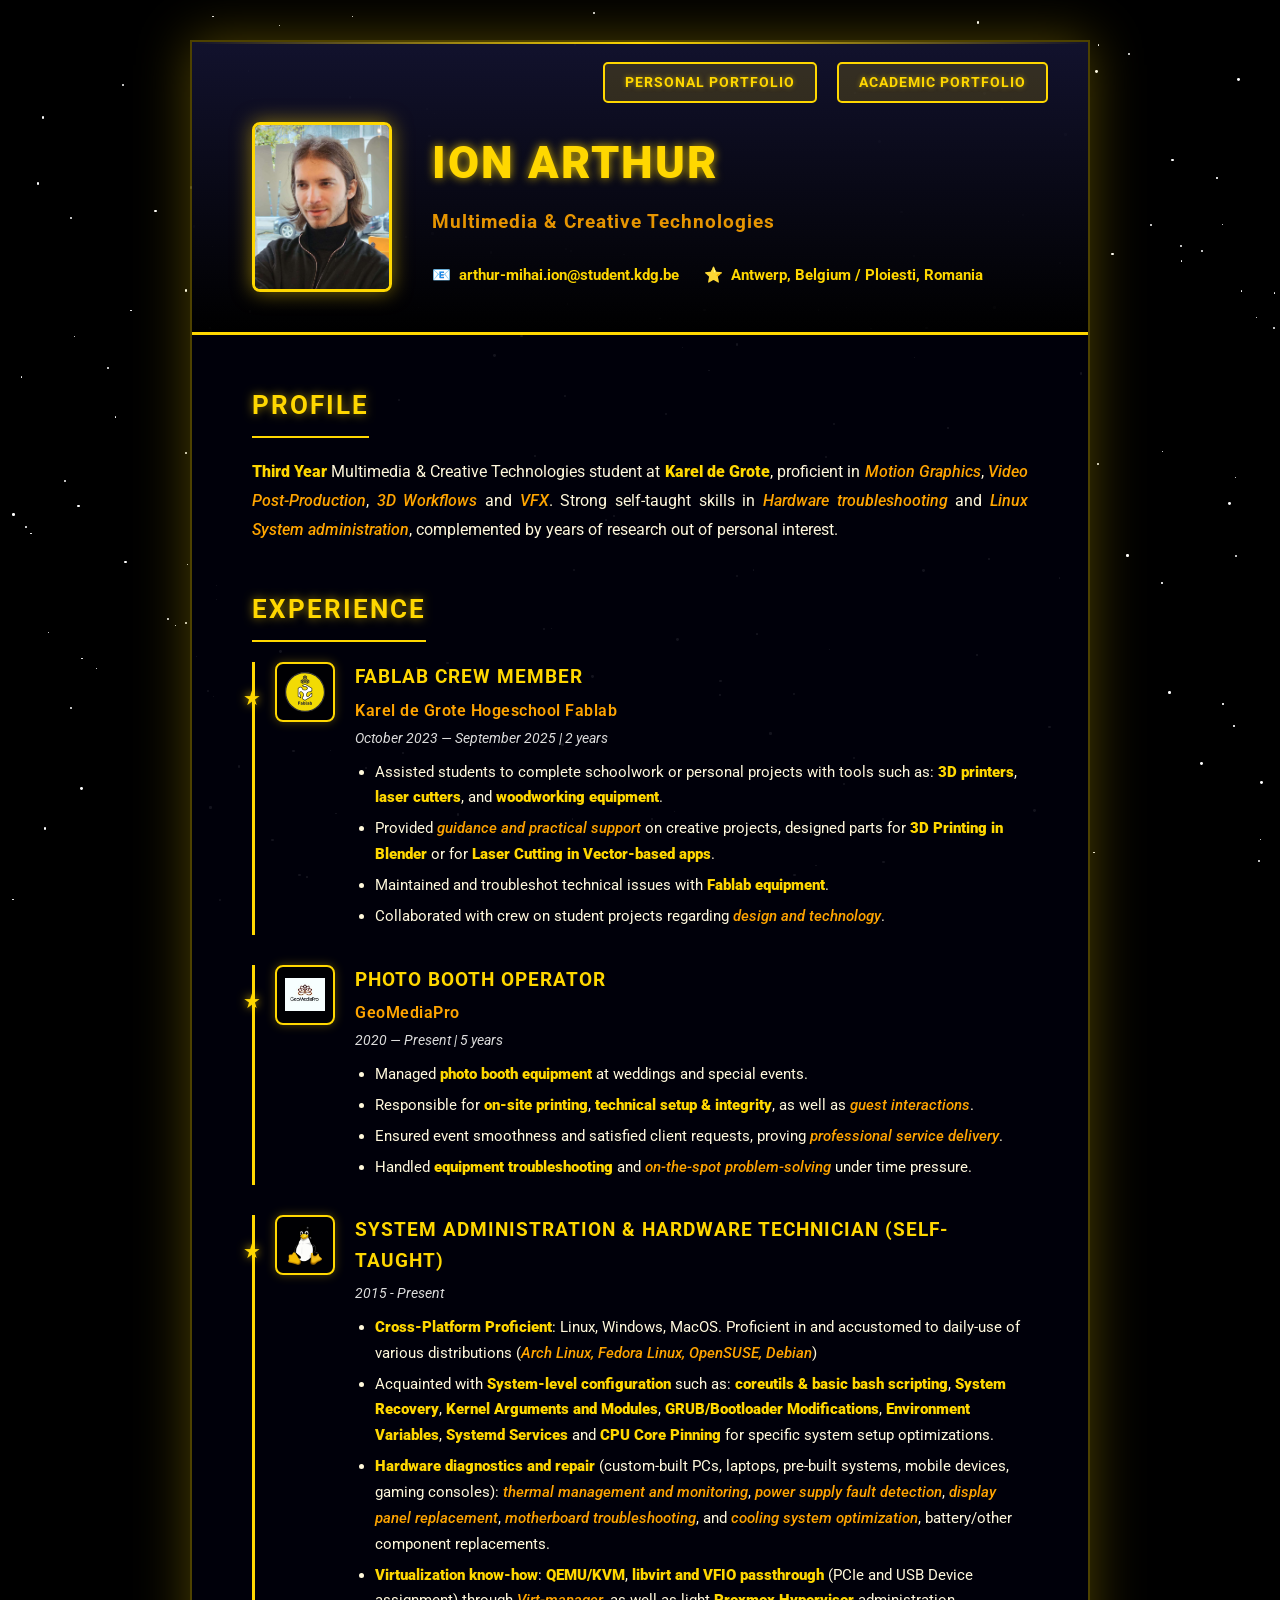
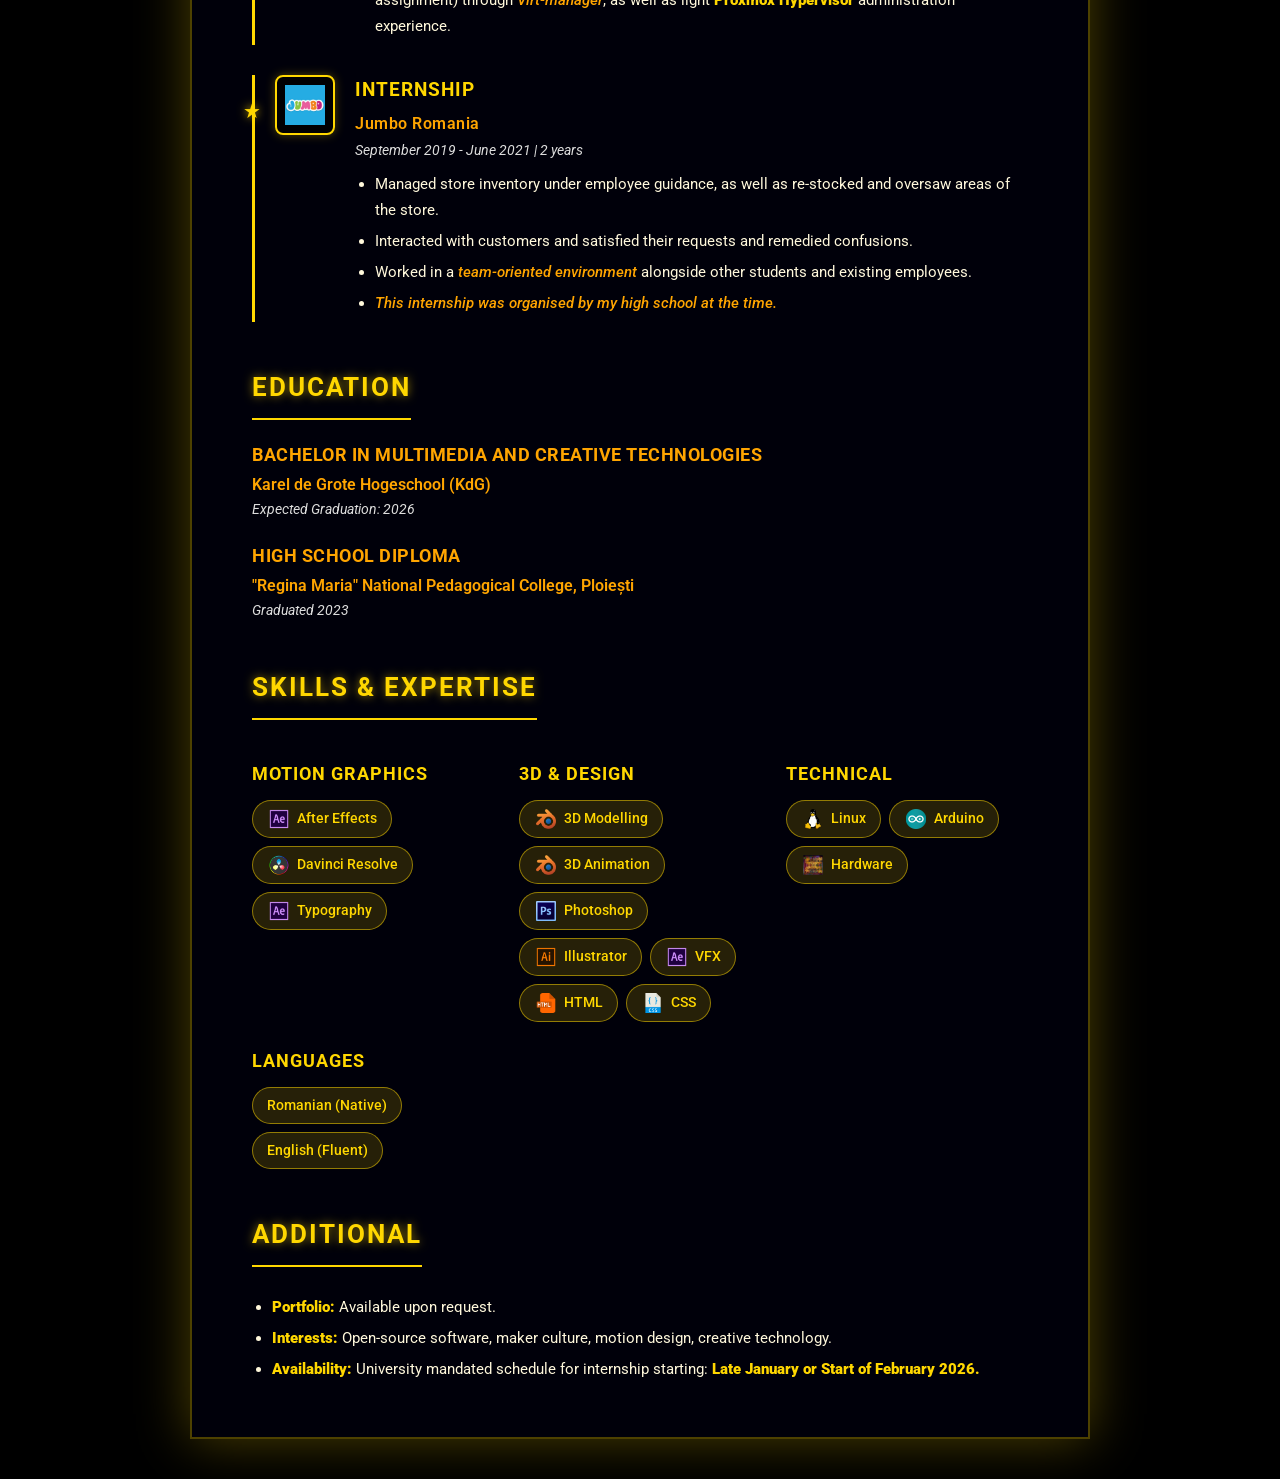
==== commit bac1b337: "Major Update" ====
--- a/index.html
+++ b/index.html
@@ -8,10 +8,7 @@
     <!-- Google Fonts -->
     <link rel="preconnect" href="https://fonts.googleapis.com">
     <link rel="preconnect" href="https://fonts.gstatic.com" crossorigin>
-    <!-- Roboto for professional look -->
     <link href="https://fonts.googleapis.com/css2?family=Roboto:wght@300;400;500;700;900&display=swap" rel="stylesheet">
-    <!-- Star Jedi for Star Wars look (uncomment to use) -->
-    <!-- <link href="https://fonts.cdnfonts.com/css/star-jedi" rel="stylesheet"> -->
     
     <style>
         * {
@@ -30,7 +27,6 @@
             overflow-x: hidden;
         }
         
-        /* Starfield background */
         .stars {
             position: fixed;
             top: 0;
@@ -71,9 +67,6 @@
             padding: 50px 60px 40px;
             position: relative;
             border-bottom: 3px solid #FFD700;
-            display: flex;
-            align-items: center;
-            gap: 40px;
         }
         
         .header::before {
@@ -84,6 +77,97 @@
             right: 0;
             height: 2px;
             background: linear-gradient(90deg, transparent, #FFD700, transparent);
+        }
+        
+        .portfolio-nav {
+            position: absolute;
+            top: 20px;
+            right: 40px;
+            display: flex;
+            gap: 20px;
+            z-index: 10;
+        }
+        
+        .portfolio-dropdown {
+            position: relative;
+        }
+        
+        .portfolio-btn {
+            background: rgba(255, 215, 0, 0.15);
+            color: #FFD700;
+            padding: 10px 20px;
+            border: 2px solid #FFD700;
+            border-radius: 5px;
+            font-weight: 700;
+            font-size: 0.9em;
+            text-transform: uppercase;
+            letter-spacing: 1px;
+            cursor: pointer;
+            transition: all 0.3s ease;
+            text-shadow: 0 0 5px rgba(255, 215, 0, 0.5);
+            font-family: 'Roboto', sans-serif;
+        }
+        
+        .portfolio-btn:hover {
+            background: rgba(255, 215, 0, 0.3);
+            box-shadow: 0 0 15px rgba(255, 215, 0, 0.6);
+            transform: translateY(-2px);
+        }
+        
+        .dropdown-content {
+            display: none;
+            position: absolute;
+            top: 100%;
+            right: 0;
+            /*margin-top: 10px;*/
+            padding-top: 10px;
+            background: rgba(0, 0, 20, 0.95);
+            border: 2px solid #FFD700;
+            border-radius: 5px;
+            min-width: 250px;
+            box-shadow: 0 0 20px rgba(255, 215, 0, 0.4);
+            z-index: 100;
+        }
+        
+        .portfolio-dropdown:hover .dropdown-content {
+            display: block;
+        }
+        
+        .dropdown-content a {
+            display: block;
+            padding: 12px 20px;
+            color: #FFD700;
+            text-decoration: none;
+            border-bottom: 1px solid rgba(255, 215, 0, 0.2);
+            transition: all 0.3s ease;
+            font-weight: 500;
+        }
+        
+        .dropdown-content a:last-child {
+            border-bottom: none;
+        }
+        
+        .dropdown-content a:hover {
+            background: rgba(255, 215, 0, 0.2);
+            padding-left: 25px;
+            color: #FFA500;
+        }
+        
+        .dropdown-content a::before {
+            content: '► ';
+            opacity: 0;
+            transition: opacity 0.3s ease;
+        }
+        
+        .dropdown-content a:hover::before {
+            opacity: 1;
+        }
+        
+        .header-main {
+            display: flex;
+            align-items: center;
+            gap: 40px;
+            margin-top: 30px;
         }
         
         .profile-photo {
@@ -108,7 +192,6 @@
         }
         
         h1 {
-            /* Use 'Star Jedi', cursive for Star Wars font */
             font-family: 'Roboto', sans-serif;
             font-size: 2.8em;
             font-weight: 900;
@@ -158,7 +241,6 @@
         }
         
         .section-title {
-            /* Use 'Star Jedi', cursive for Star Wars font */
             font-family: 'Roboto', sans-serif;
             font-size: 1.6em;
             color: #FFD700;
@@ -367,7 +449,6 @@
             color: #FFD700;
             text-decoration: underline;
         }
-
         
         .institution {
             color: #FFA500;
@@ -401,6 +482,10 @@
             .section {
                 margin-bottom: 30px;
             }
+            
+            .portfolio-nav {
+                display: none;
+            }
         }
         
         @media (max-width: 768px) {
@@ -408,7 +493,34 @@
                 padding: 30px 30px;
             }
             
-            .header {
+            .portfolio-nav {
+                position: static;
+                flex-direction: column;
+                margin-bottom: 20px;
+                width: 100%;
+                gap: 10px;
+            }
+            
+            .portfolio-dropdown {
+                width: 100%;
+            }
+            
+            .portfolio-btn {
+                width: 100%;
+            }
+            
+            .dropdown-content {
+                position: static;
+                display: none;
+                margin-top: 5px;
+                width: 100%;
+            }
+            
+            .portfolio-dropdown.active .dropdown-content {
+                display: block;
+            }
+            
+            .header-main {
                 flex-direction: column;
                 text-align: center;
             }
@@ -427,14 +539,74 @@
                 gap: 12px;
             }
         }
+            #backToTopBtn {
+            /* Start hidden */
+            visibility: hidden;
+            opacity: 0;
+            
+            /* Position & Sizing */
+            position: fixed;
+            bottom: 20px;
+            left: 50%;
+            transform: translateX(-50%);
+            z-index: 99; 
+            padding: 10px 15px; /* Keep this */
+            
+            /* Style */
+            background-color: #000; /* Solid black background */
+            border: 1px solid rgba(255, 215, 0, 0.5); /* Your 'skill-tag' border */
+            border-radius: 20px; /* Matched to .skill-tag */
+            cursor: pointer;
+            overflow: hidden; /* CRITICAL: This traps the stars inside the button */
+
+            /* Transition */
+            transition: opacity 0.3s ease, visibility 0.3s ease, 
+                        background-color 0.2s ease, box-shadow 0.2s ease;
+            }
+
+            /* Container for the stars inside the button */
+            #backToTopBtn .button-starfield {
+            position: absolute;
+            top: 0;
+            left: 0;
+            width: 100%;
+            height: 100%;
+            z-index: 1; /* Sits below the arrow */
+            }
+
+            /* The arrow text */
+            #backToTopBtn .button-arrow {
+            position: relative; /* Sits on top of the starfield */
+            z-index: 2;
+            color: #FFD700; /* Your 'strong' yellow color */
+            font-size: 18px;
+            font-weight: 700;
+            
+            /* Prevents the arrow from being selected if you click-drag */
+            user-select: none;
+            }
+
+            /* This class is ADDED BY JAVASCRIPT */
+            #backToTopBtn.show {
+            visibility: visible;
+            opacity: 1; 
+            }
+
+            #backToTopBtn:hover {
+            background-color: #111; /* Slightly lighter black on hover */
+            box-shadow: 0 0 10px rgba(255, 215, 0, 0.4); /* Your 'skill-tag:hover' shadow */
+            }
+
+            /* NOTE: Your *existing* .star and @keyframes twinkle CSS 
+            will automatically apply to the stars we add with JS.
+            No new keyframes are needed.
+            */
     </style>
 </head>
 <body>
-    <!-- Starfield -->
     <div class="stars" id="starfield"></div>
     
     <script>
-        // Generate random stars
         const starfield = document.getElementById('starfield');
         const numStars = 200;
         
@@ -446,35 +618,69 @@
             star.style.animationDelay = Math.random() * 3 + 's';
             star.style.animationDuration = (Math.random() * 3 + 2) + 's';
             
-            // Vary star sizes
             const size = Math.random() * 2 + 1;
             star.style.width = size + 'px';
             star.style.height = size + 'px';
             
             starfield.appendChild(star);
         }
+        
+        // Mobile dropdown toggle
+        document.addEventListener('DOMContentLoaded', function() {
+            const dropdowns = document.querySelectorAll('.portfolio-dropdown');
+            dropdowns.forEach(dropdown => {
+                const btn = dropdown.querySelector('.portfolio-btn');
+                btn.addEventListener('click', function(e) {
+                    e.stopPropagation();
+                    dropdown.classList.toggle('active');
+                });
+            });
+            
+            document.addEventListener('click', function() {
+                dropdowns.forEach(dropdown => {
+                    dropdown.classList.remove('active');
+                });
+            });
+        });
     </script>
     
     <div class="container">
         <div class="header">
-            <!-- Replace 'your-photo.jpg' with your actual photo URL -->
-            <img src="assets/icons/profilepic.jpg" alt="Arthur" class="profile-photo"
-                 onerror="this.style.display='none'; this.nextElementSibling.style.display='flex'">
-            <div class="profile-photo" style="display: none;">
-                Profile Photo<br>Here
+            <div class="portfolio-nav">
+                <div class="portfolio-dropdown">
+                    <button class="portfolio-btn" onclick="window.location.href='personal.html'">Personal Portfolio</button>
+                </div>
+                
+                <div class="portfolio-dropdown">
+                    <button class="portfolio-btn">Academic Portfolio</button>
+                    <div class="dropdown-content">
+                        <a href="vfx_project.html">Visual Effects</a>
+                        <a href="graphics_project.html">Motion Graphics</a>
+                        <a href="arduino_project.html">Arduino-Powered</a>
+                        <a href="AV_project.html">AV Post-Production</a>
+                    </div>
+                </div>
             </div>
             
-            <div class="header-content">
-                <h1>Ion Arthur</h1>
-                <div class="tagline">Multimedia & Creative Technologies</div>
-                <div class="contact-info">
-                    <div class="contact-item">
-                        <span>📧</span>
-                        <span>arthur-mihai.ion@student.kdg.be</span>
-                    </div>
-                    <div class="contact-item">
-                        <span>📍</span>
-                        <span>Antwerp, Belgium / Ploiesti, Romania</span>
+            <div class="header-main">
+                <img src="assets/icons/profilepic.jpg" alt="Arthur" class="profile-photo"
+                     onerror="this.style.display='none'; this.nextElementSibling.style.display='flex'">
+                <div class="profile-photo" style="display: none;">
+                    Profile Photo<br>Here
+                </div>
+                
+                <div class="header-content">
+                    <h1>Ion Arthur</h1>
+                    <div class="tagline">Multimedia & Creative Technologies</div>
+                    <div class="contact-info">
+                        <div class="contact-item">
+                            <span>📧</span>
+                            <span>arthur-mihai.ion@student.kdg.be</span>
+                        </div>
+                        <div class="contact-item">
+                            <span>⭐</span>
+                            <span>Antwerp, Belgium / Ploiesti, Romania</span>
+                        </div>
                     </div>
                 </div>
             </div>
@@ -497,7 +703,7 @@
                     <div class="experience-content">
                         <div class="job-title">Fablab Crew Member</div>
                         <div class="company"><a href="https://fablabkdg.be/">Karel de Grote Hogeschool Fablab</a></div>
-                        <div class="date">October 2023 – September 2025 | 2 years</div>
+                        <div class="date">October 2023 — September 2025 | 2 years</div>
                         <div class="description">
                             <ul>
                                 <li>Assisted students to complete schoolwork or personal projects with tools such as: <strong>3D printers</strong>, <strong>laser cutters</strong>, and <strong>woodworking equipment</strong>.</li>
@@ -515,7 +721,7 @@
                     <div class="experience-content">
                         <div class="job-title">Photo Booth Operator</div>
                         <div class="company"><a href="https://www.youtube.com/@geosmediaploiesti">GeoMediaPro</a></div>
-                        <div class="date">2020 – Present | 5 years</div>
+                        <div class="date">2020 — Present | 5 years</div>
                         <div class="description">
                             <ul>
                                 <li>Managed <strong>photo booth equipment</strong> at weddings and special events.</li>
@@ -537,7 +743,7 @@
                             <ul>
                                 <li><strong>Cross-Platform Proficient</strong>: Linux, Windows, MacOS. Proficient in and accustomed to daily-use of various distributions (<em>Arch Linux, Fedora Linux, OpenSUSE, Debian</em>)</li>
                                 <li>Acquainted with <strong>System-level configuration</strong> such as: <strong>coreutils & basic bash scripting</strong>, <strong>System Recovery</strong>, <strong>Kernel Arguments and Modules</strong>, <strong>GRUB/Bootloader Modifications</strong>, <strong>Environment Variables</strong>, <strong>Systemd Services</strong> and <strong>CPU Core Pinning</strong> for specific system setup optimizations.</li>
-                                <li><strong>Hardware diagnostics and repair</strong> (custom-built PCs, laptops, pre-built systems, mobile devices, gaming consoles): <em>thermal management and monitoring</em>, <em>power supply fault detection</em>, <em>display panel replacement</em>, <em>motherboard troubleshooting</em>, and <em>cooling system optimization</em>, battery/other component replacements (including modern mobile phones).</li>
+                                <li><strong>Hardware diagnostics and repair</strong> (custom-built PCs, laptops, pre-built systems, mobile devices, gaming consoles): <em>thermal management and monitoring</em>, <em>power supply fault detection</em>, <em>display panel replacement</em>, <em>motherboard troubleshooting</em>, and <em>cooling system optimization</em>, battery/other component replacements.</li>
                                 <li><strong>Virtualization know-how</strong>: <strong>QEMU/KVM</strong>, <strong>libvirt and VFIO passthrough</strong> (PCIe and USB Device assignment) through <em>Virt-manager</em>, as well as light <strong>Proxmox Hypervisor</strong> administration experience.</li>
                             </ul>
                         </div>
@@ -586,15 +792,15 @@
                         <h3>Motion Graphics</h3>
                         <div class="skill-list">
                             <span class="skill-tag">
-                                <img src="assets/icons/ae.png" class="skill-icon" alt="AE" title="Add After Effects icon here">
+                                <img src="assets/icons/ae.png" class="skill-icon" alt="AE">
                                 After Effects
                             </span>
                             <span class="skill-tag">
-                                <img src="assets/icons/davinci.png" class="skill-icon" alt="PR" title="Add Premiere Pro icon here">
+                                <img src="assets/icons/davinci.png" class="skill-icon" alt="PR">
                                 Davinci Resolve
                             </span>
                             <span class="skill-tag">
-                            <img src="assets/icons/ae.png" class="skill-icon" alt="Typography" title="Add Typography icon here">
+                            <img src="assets/icons/ae.png" class="skill-icon" alt="Typography">
                             Typography</span>
                         </div>
                     </div>
@@ -603,31 +809,31 @@
                         <h3>3D & Design</h3>
                         <div class="skill-list">
                             <span class="skill-tag">
-                                <img src="assets/icons/blender.png" class="skill-icon" alt="Blender" title="Add Blender icon here">
+                                <img src="assets/icons/blender.png" class="skill-icon" alt="Blender">
                                 3D Modelling
                             </span>
                             <span class="skill-tag">
-                                <img src="assets/icons/blender.png" class="skill-icon" alt="Blender" title="Add Blender icon here">
+                                <img src="assets/icons/blender.png" class="skill-icon" alt="Blender">
                                 3D Animation
                             </span>
                             <span class="skill-tag">
-                                <img src="assets/icons/ps.png" class="skill-icon" alt="PS" title="Add Photoshop icon here">
+                                <img src="assets/icons/ps.png" class="skill-icon" alt="PS">
                                 Photoshop
                             </span>
                             <span class="skill-tag">
-                                <img src="assets/icons/ai.png" class="skill-icon" alt="AI" title="Add Illustrator icon here">
+                                <img src="assets/icons/ai.png" class="skill-icon" alt="AI">
                                 Illustrator
                             </span>
                             <span class="skill-tag">
-                                <img src="assets/icons/ae.png" class="skill-icon" alt="VFX" title="Add VFX icon here">
+                                <img src="assets/icons/ae.png" class="skill-icon" alt="VFX">
                                 VFX
                             </span>
                             <span class="skill-tag">
-                                <img src="assets/icons/webcoding.png" class="skill-icon" alt="HTML" title="Add HTML icon here">
+                                <img src="assets/icons/webcoding.png" class="skill-icon" alt="HTML">
                                 HTML
                             </span>
                             <span class="skill-tag">
-                                <img src="assets/icons/css.png" class="skill-icon" alt="CSS" title="Add CSS icon here">
+                                <img src="assets/icons/css.png" class="skill-icon" alt="CSS">
                                 CSS
                             </span>
                         </div>
@@ -637,15 +843,15 @@
                         <h3>Technical</h3>
                         <div class="skill-list">
                             <span class="skill-tag">
-                                <img src="assets/icons/linux.png" class="skill-icon" alt="Linux" title="Add Linux icon here">
+                                <img src="assets/icons/linux.png" class="skill-icon" alt="Linux">
                                 Linux
                             </span>
                             <span class="skill-tag">
-                                <img src="assets/icons/arduino.png" class="skill-icon" alt="Arduino" title="Add Arduino icon here">
+                                <img src="assets/icons/arduino.png" class="skill-icon" alt="Arduino">
                                 Arduino
                             </span>
                             <span class="skill-tag">
-                                <img src="assets/icons/cpu.jpeg" class="skill-icon" alt="Hardware" title="Add Hardware icon here">
+                                <img src="assets/icons/cpu.jpeg" class="skill-icon" alt="Hardware">
                                 Hardware
                             </span>
                         </div>
@@ -673,5 +879,64 @@
             </div>
         </div>
     </div>
+                        <button id="backToTopBtn" title="Go to top">
+                        <div class="button-starfield"></div>
+                        <span class="button-arrow">&uarr;</span>
+                        </button>
+<script>
+    // --- Back To Top SCROLL logic ---
+    let backToTopBtn = document.getElementById("backToTopBtn");
+
+    // Safety check to make sure the button exists
+    if (backToTopBtn) {
+        // When the user scrolls, run the scrollFunction
+        window.onscroll = function() {
+            scrollFunction();
+        };
+
+        // This function adds/removes the .show class
+        function scrollFunction() {
+            let scrollPosition = document.documentElement.scrollTop || document.body.scrollTop;
+            if (scrollPosition > 100) {
+                backToTopBtn.classList.add("show");
+            } else {
+                backToTopBtn.classList.remove("show");
+            }
+        }
+
+        // This handles the click to scroll up
+        backToTopBtn.onclick = function() {
+            window.scrollTo({
+                top: 0,
+                behavior: "smooth"
+            });
+        }
+    }
+
+    // --- Create stars INSIDE the button ---
+    const buttonStarfield = document.querySelector("#backToTopBtn .button-starfield");
+
+    // Safety check to make sure the star container exists
+    if (buttonStarfield) {
+        const numButtonStars = 15; // Fewer stars for the small button
+        
+        for (let i = 0; i < numButtonStars; i++) {
+            const star = document.createElement('div');
+            star.className = 'star'; // Re-uses your existing .star CSS!
+            
+            star.style.left = Math.random() * 100 + '%';
+            star.style.top = Math.random() * 100 + '%';
+            
+            star.style.animationDelay = Math.random() * 2 + 's'; 
+            star.style.animationDuration = (Math.random() * 2 + 1) + 's';
+            
+            const size = Math.random() * 1.5 + 0.5; 
+            star.style.width = size + 'px';
+            star.style.height = size + 'px';
+            
+            buttonStarfield.appendChild(star);
+        }
+    }
+</script>
 </body>
-</html>
+</html>
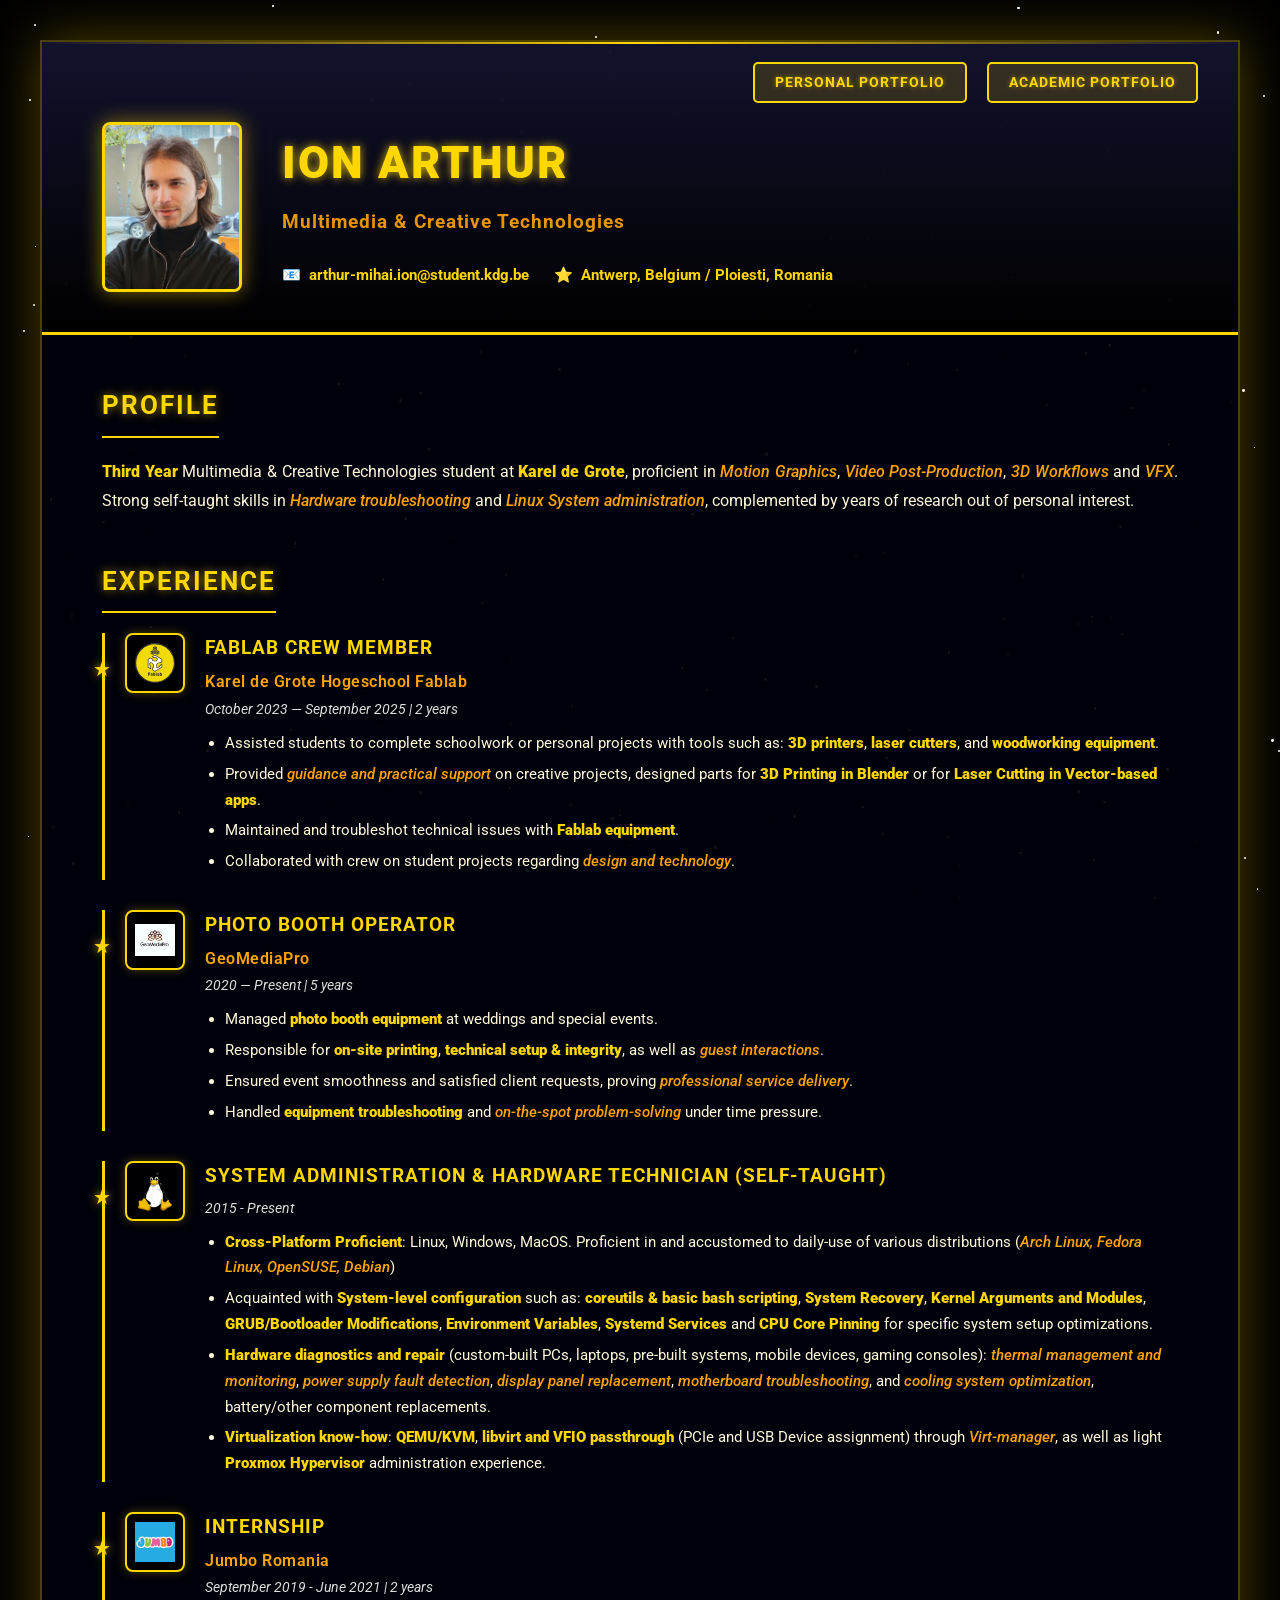
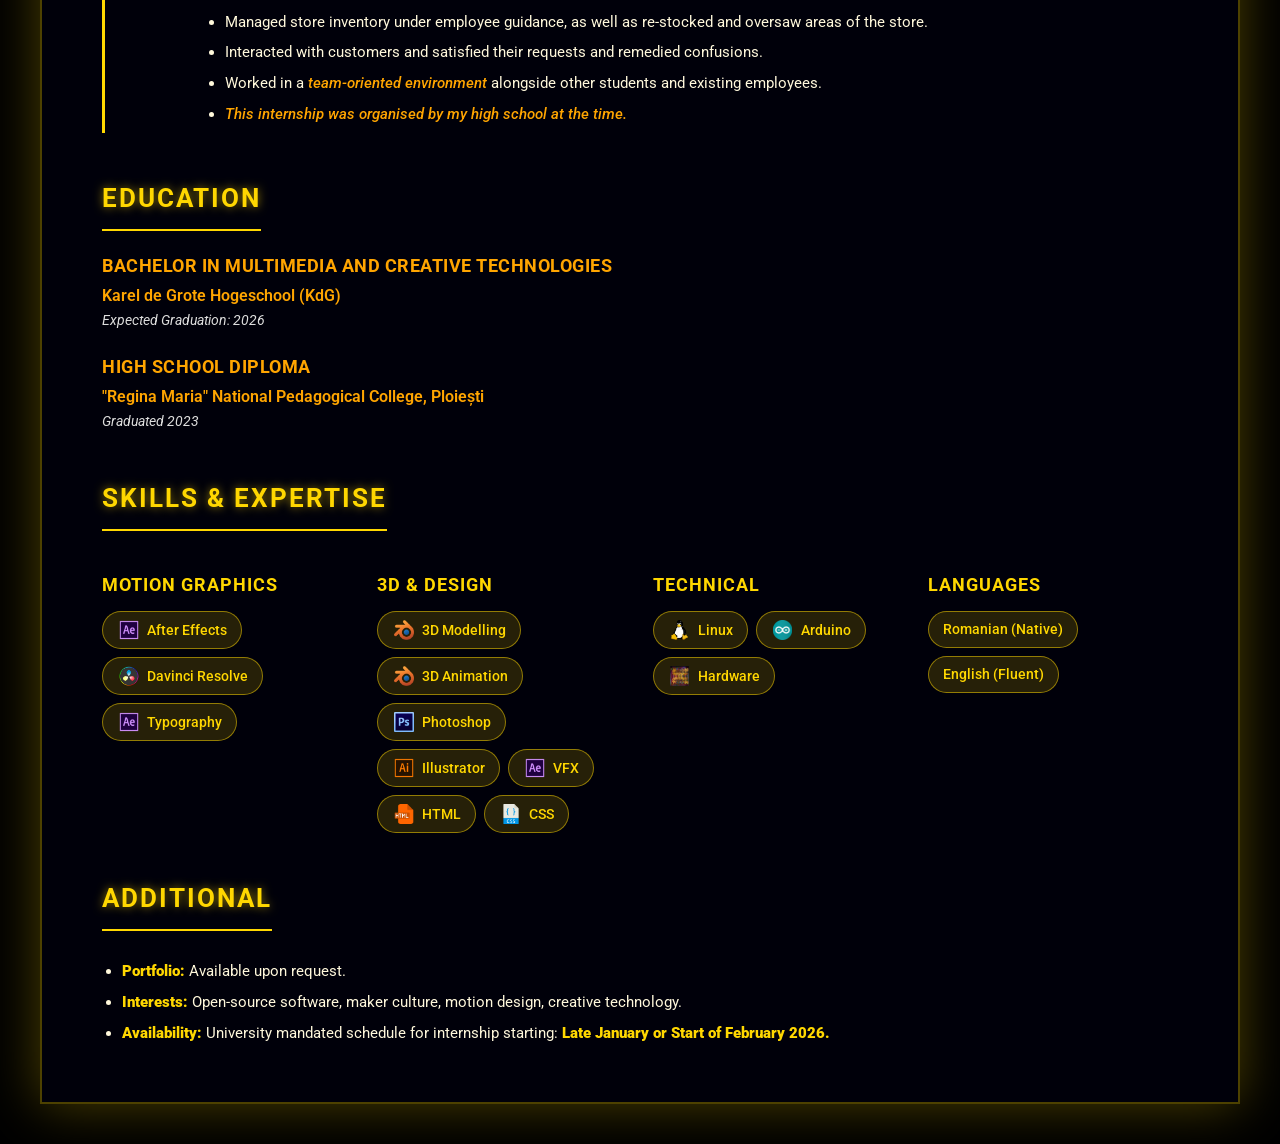
==== commit 72f20663: "Changed the way the Project Menu functions." ====
--- a/index.html
+++ b/index.html
@@ -52,7 +52,7 @@
         }
         
         .container {
-            max-width: 900px;
+            max-width: 1200px;
             margin: 0 auto;
             background: rgba(0, 0, 0, 0.85);
             box-shadow: 0 0 50px rgba(255, 215, 0, 0.3);
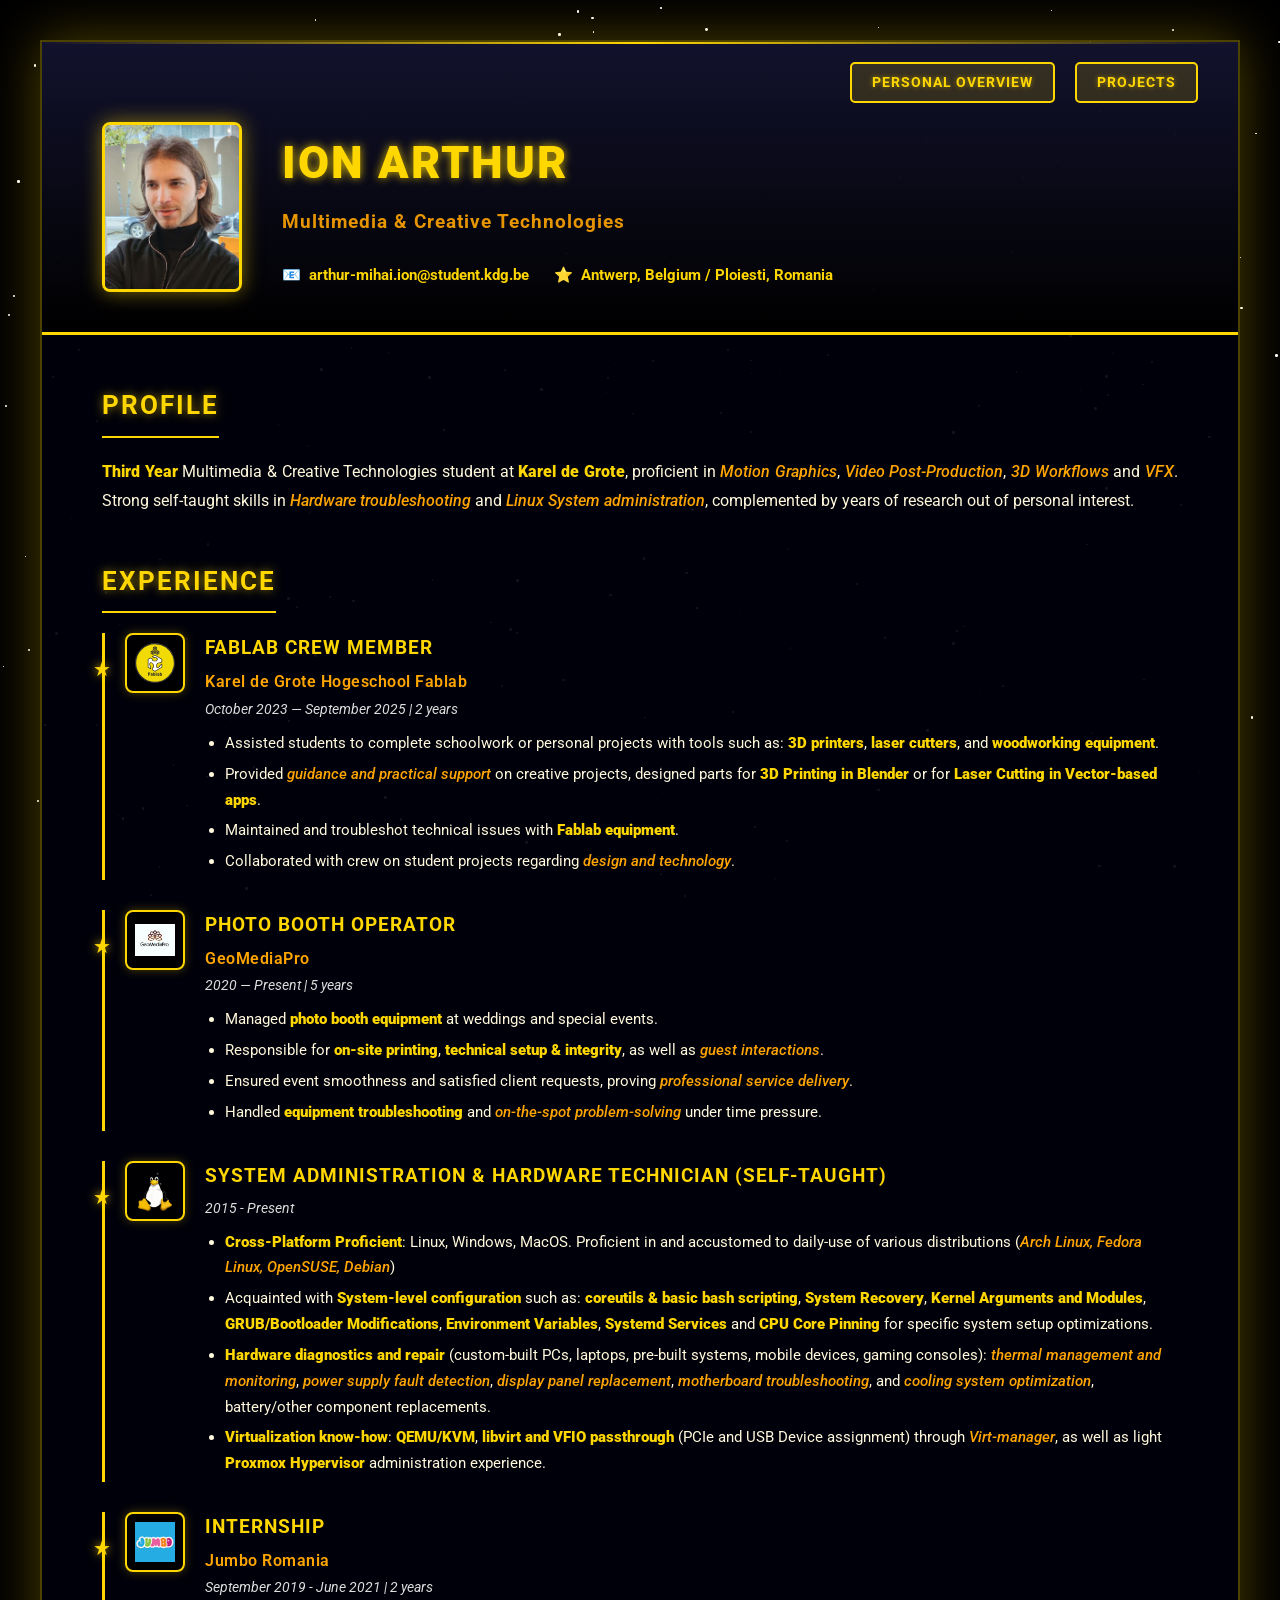
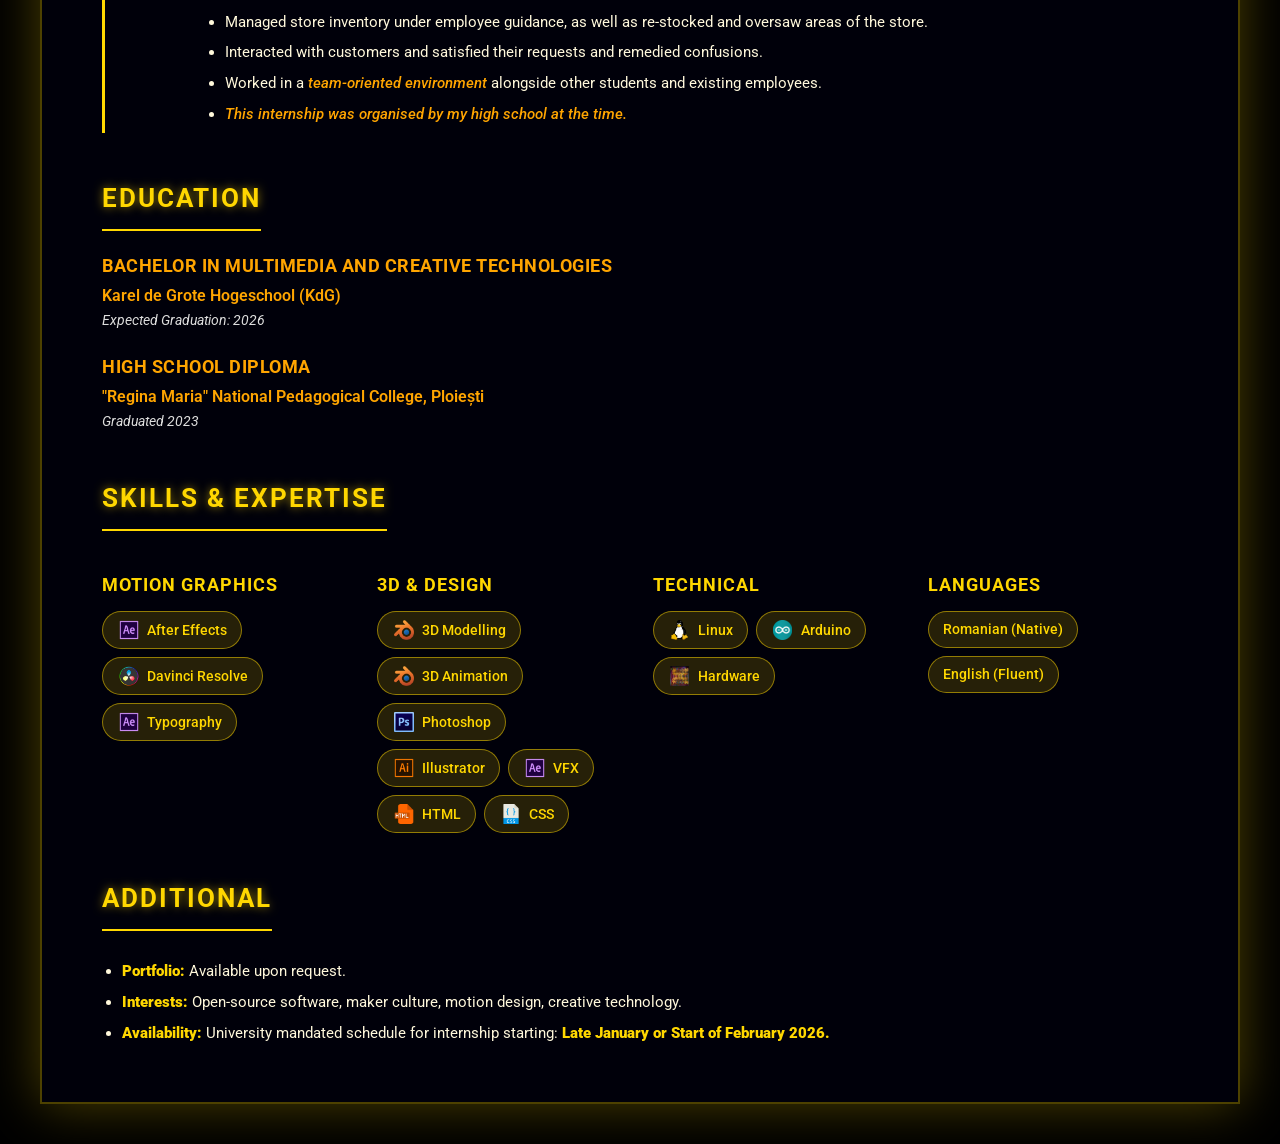
==== commit 6f43fb3f: "Accustomed project files to include Virtualization Project." ====
--- a/index.html
+++ b/index.html
@@ -648,12 +648,13 @@
         <div class="header">
             <div class="portfolio-nav">
                 <div class="portfolio-dropdown">
-                    <button class="portfolio-btn" onclick="window.location.href='personal.html'">Personal Portfolio</button>
+                    <button class="portfolio-btn" onclick="window.location.href='personal.html'">Personal Overview</button>
                 </div>
                 
                 <div class="portfolio-dropdown">
-                    <button class="portfolio-btn">Academic Portfolio</button>
+                    <button class="portfolio-btn">Projects</button>
                     <div class="dropdown-content">
+                        <a href="virtualization.html">Virtualization</a>
                         <a href="vfx_project.html">Visual Effects</a>
                         <a href="graphics_project.html">Motion Graphics</a>
                         <a href="arduino_project.html">Arduino-Powered</a>
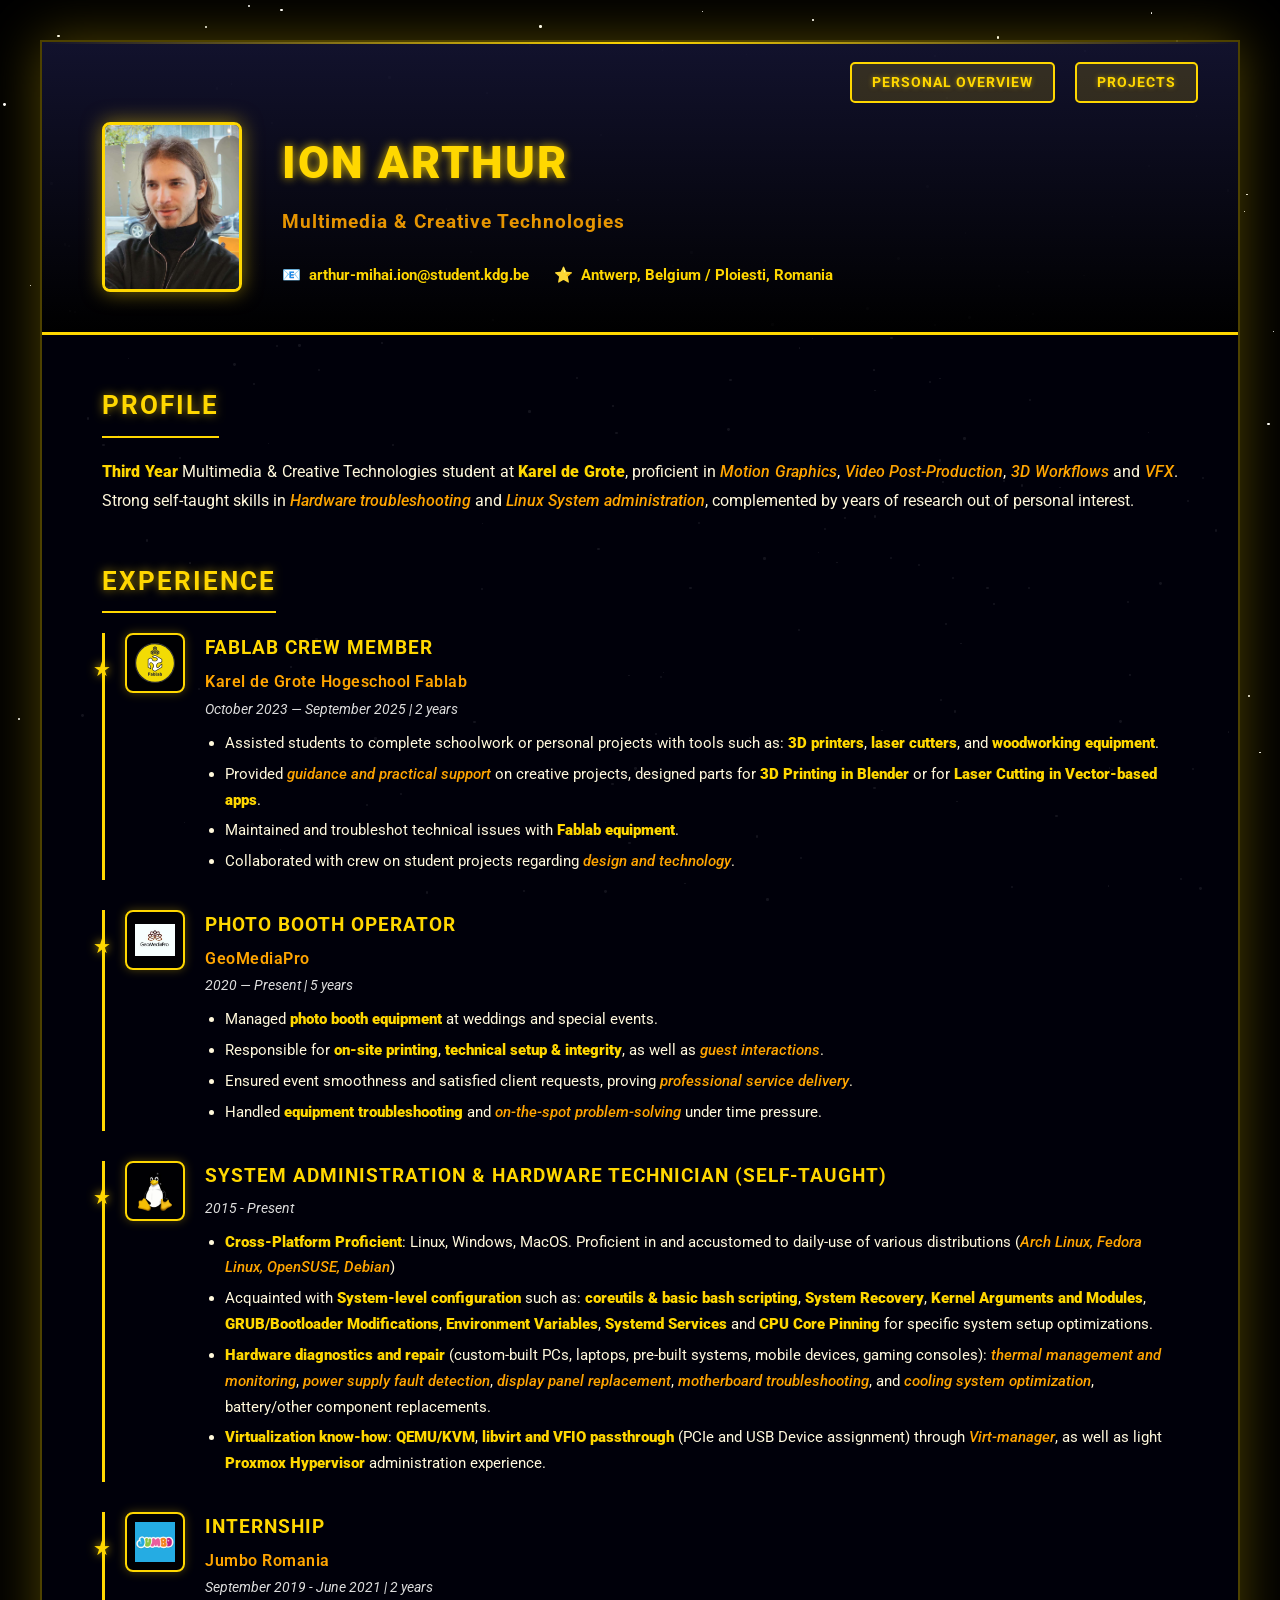
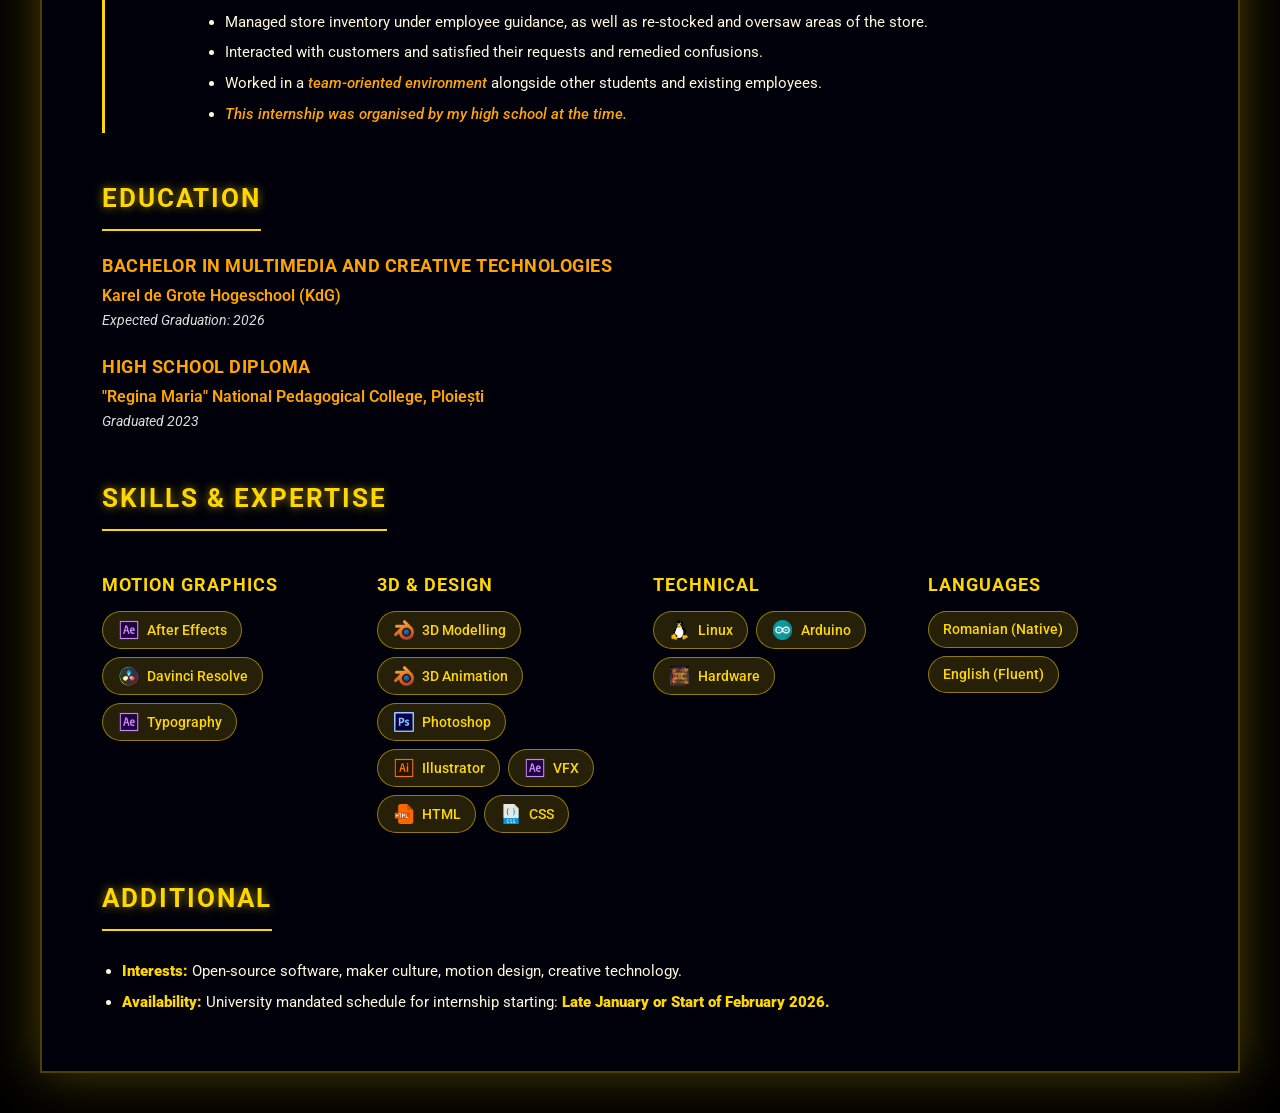
==== commit 95ca86f8: "Removed redundant line." ====
--- a/index.html
+++ b/index.html
@@ -872,7 +872,6 @@
                 <h2 class="section-title">Additional</h2>
                 <div class="description">
                     <ul>
-                        <li><strong>Portfolio:</strong> Available upon request.</li>
                         <li><strong>Interests:</strong> Open-source software, maker culture, motion design, creative technology.</li>
                         <li><strong>Availability:</strong> University mandated schedule for internship starting: <strong>Late January or Start of February 2026.</strong></li>
                     </ul>
